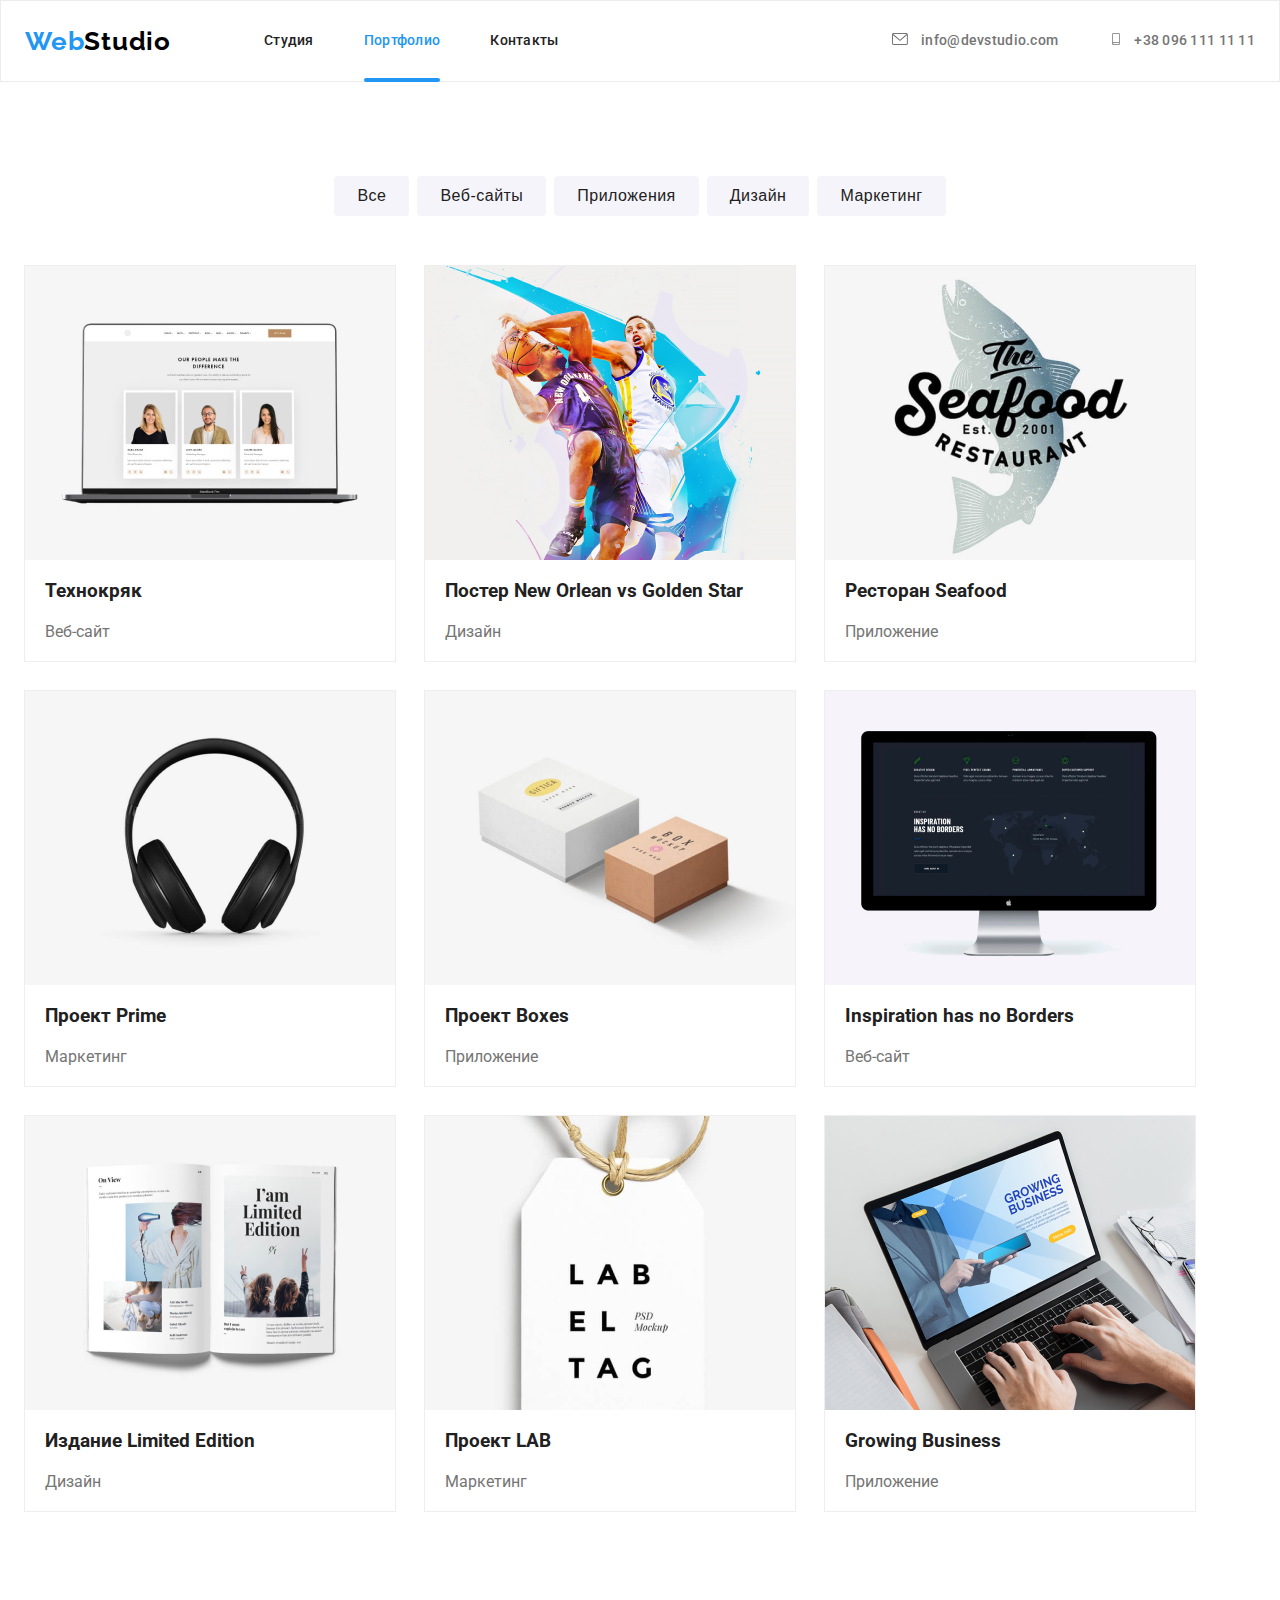
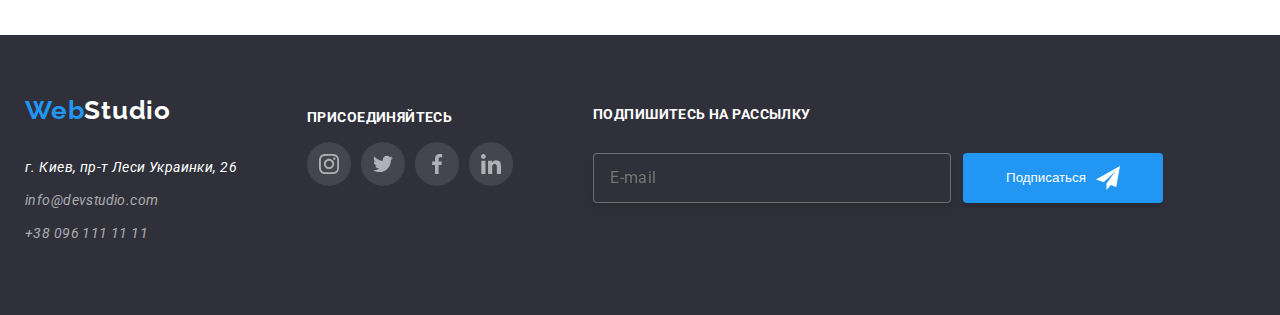
==== portfolio.html @ da1b9c54 "homework7-1" ====
<!DOCTYPE html>
<html lang="ru">
  <head>
    <meta charset="UTF-8" />
    <meta http-equiv="X-UA-Compatible" content="IE=edge" />
    <meta name="viewport" content="width=device-width, initial-scale=1.0" />
    <title>Document</title>
    <link rel="stylesheet" href="./css/styles.css" />
    <link rel="preconnect" href="https://fonts.googleapis.com" />
    <link rel="preconnect" href="https://fonts.gstatic.com" crossorigin />
    <link
      href="https://fonts.googleapis.com/css2?family=Raleway:wght@700&family=Roboto:wght@400;500;700;900&display=swap"
      rel="stylesheet"
    />
    <link
      rel="stylesheet"
      href="https://cdnjs.cloudflare.com/ajax/libs/modern-normalize/1.1.0/modern-normalize.min.css"
      integrity="sha512-wpPYUAdjBVSE4KJnH1VR1HeZfpl1ub8YT/NKx4PuQ5NmX2tKuGu6U/JRp5y+Y8XG2tV+wKQpNHVUX03MfMFn9Q=="
      crossorigin="anonymous"
      referrerpolicy="no-referrer"
    />
    <link rel="stylesheet" href="css/styles.css" />
  </head>
  <body>

    <!-- header -->

    <header class="header">
      <div class="container header-nav">
        <nav class="header-nav">
          <a href="./index.html" class="header-logo link"
            ><span class="header-logo-color">Web</span>Studio</a
          >
          <ul class="header-list list">
            <li class="header-item">
              <a class="header-link link" href="./index.html">Студия</a>
            </li>
            <li class="header-item">
              <a class="header-link link active" href="./portfolio.html"
                >Портфолио</a
              >
            </li>
            <li class="header-item">
              <a class="header-link link" href="">Контакты</a>
            </li>
          </ul>
        </nav>
        <ul class="header-contacts-list list">
          <li class="header-contacts-item">
            <a class="header-contacts link" href="mailto:info@devstudio.com"
              ><svg class="header-icon">
                <use href="./images/symbol-defs.svg#icon-mail"></use>
              </svg>
              info@devstudio.com</a
            >
          </li>
          <li class="header-contacts-item">
            <a class="header-contacts link" href="tel:+380961111111"
              ><svg class="header-icon">
                <use href="./images/symbol-defs.svg#icon-smartphone"></use></svg>+38 096 111 11 11</a>
          </li>
        </ul>
      </div>
    </header>

    <!-- navigation -->

    <main>
      <section class="navigation">
        <div class="container">
          <h1 hidden>навигация</h1>
          <ul class="navigation-list list">
            <li class="navigation-item">
              <button class="navigation-button button-cursor" type="button">
                Все
              </button>
            </li>
            <li class="navigation-item">
              <button class="navigation-button button-cursor" type="button">
                Веб-сайты
              </button>
            </li>
            <li class="navigation-item">
              <button class="navigation-button button-cursor" type="button">
                Приложения
              </button>
            </li>
            <li class="navigation-item">
              <button class="navigation-button button-cursor" type="button">
                Дизайн
              </button>
            </li>
            <li class="navigation-item">
              <button class="navigation-button button-cursor" type="button">
                Маркетинг
              </button>
            </li>
          </ul>
        </div>

        <!-- working -->

        <div class="container">
          <h2 hidden>примеры работ</h2>
          <ul class="working-list list">
            <li class="working-item">
              <div class="working-img-box">
                <img
                  src="./images/homework02/Techno-crack-web-site.jpg"
                  class="working-img"
                  alt="ноутбук с веб сайтом"
                  width="370"
                  height="294"
                  />
                 <p class="working-text-hover">Технокряк это современная площадка распространения коронавируса. Компании используют эту платформу для цифрового шпионажа и атак на защищённые сервера конкурентов.</p>
              </div>
              
              <h3 class="working-title">Технокряк</h3>
              <p class="working-text">Веб-сайт</p>
            </li>
            <li class="working-item">
            <div class="working-img-box">
              <img
                src="./images/homework02/new-orlean-vs-golden-star.jpg"
                class="working-img"
                alt="Постер New Orlean vs Golden Star"
                width="370"
                height="294"
              />
              <p class="working-text-hover">Технокряк это современная площадка распространения коронавируса. Компании используют эту платформу для цифрового шпионажа и атак на защищённые сервера конкурентов.</p>
            </div>
              <h3 class="working-title">
                Постер <span lang="en">New Orlean vs Golden Star</span>
              </h3>
              <p class="working-text">Дизайн</p>
            </li>
            
            <li class="working-item">
              <div class="working-img-box">
                <img
                  src="./images/homework02/restaurant-seafood.jpg"
                  class="working-img"
                  alt="логотип ресторана Seafood"
                  width="370"
                  height="294"
                />
                <p class="working-text-hover">Технокряк это современная площадка распространения коронавируса. Компании используют эту платформу для цифрового шпионажа и атак на защищённые сервера конкурентов.</p>
              </div>
              <h3 class="working-title">
                Ресторан <span lang="en">Seafood</span>
              </h3>
              <p class="working-text">Приложение</p>
            </li>
            
            <li class="working-item">
              <div class="working-img-box">
                <img
                  src="./images/homework02/prodject-prime.jpg"
                  class="working-img"
                  alt="наушники"
                  width="370"
                  height="294"
                />
                <p class="working-text-hover">Технокряк это современная площадка распространения коронавируса. Компании используют эту платформу для цифрового шпионажа и атак на защищённые сервера конкурентов.</p>
              </div>
              <h3 class="working-title">Проект <span lang="en">Prime</span></h3>
              <p class="working-text">Маркетинг</p>
            </li>
            
            <li class="working-item">
              <div class="working-img-box">
                <img
                  src="./images/homework02/prodject-boxes.jpg"
                  class="working-img"
                  alt="коробки"
                  width="370"
                  height="294"
                />
                <p class="working-text-hover">Технокряк это современная площадка распространения коронавируса. Компании используют эту платформу для цифрового шпионажа и атак на защищённые сервера конкурентов.</p>
              </div>
            
              <h3 class="working-title">Проект <span lang="en">Boxes</span></h3>
              <p class="working-text">Приложение</p>
            </li>
            <li class="working-item">
              <div class="working-img-box">
              <img
                src="./images/homework02/inspiration-has-no-borders.jpg"
                class="working-img"
                alt="монитор эпл"
              />
            
              <p class="working-text-hover">Технокряк это современная площадка распространения коронавируса. Компании используют эту платформу для цифрового шпионажа и атак на защищённые сервера конкурентов.</p>
            </div>
              <h3 class="working-title" lang="en">
                Inspiration has no Borders
              </h3>
              <p class="working-text">Веб-сайт</p>
            </li>
            <li class="working-item">
              <div class="working-img-box">
              <img
                src="./images/homework02/limited-edition.jpg"
                class="working-img"
                alt="журнал"
                width="370"
                height="294"
              />
            
              <p class="working-text-hover">Технокряк это современная площадка распространения коронавируса. Компании используют эту платформу для цифрового шпионажа и атак на защищённые сервера конкурентов.</p>
            </div>
              <h3 class="working-title">
                Издание <span lang="en">Limited Edition</span>
              </h3>
              <p class="working-text">Дизайн</p>
            </li>
            <li class="working-item">
              <div class="working-img-box">
              <img
                src="./images/homework02/prodject-lab.jpg"
                class="working-img"
                alt="эмблеиа"
                width="370"
                height="294"
              />
            
              <p class="working-text-hover">Технокряк это современная площадка распространения коронавируса. Компании используют эту платформу для цифрового шпионажа и атак на защищённые сервера конкурентов.</p>
            </div>
              <h3 class="working-title">Проект <span lang="en">LAB</span></h3>
              <p class="working-text">Маркетинг</p>
            </li>
            <li class="working-item">
              <div class="working-img-box">
              <img
                src="./images/homework02/growing-business.jpg"
                alt="ноутбук"
              />
            
              <p class="working-text-hover">Технокряк это современная площадка распространения коронавируса. Компании используют эту платформу для цифрового шпионажа и атак на защищённые сервера конкурентов.</p>
            </div>
              <h3 class="working-title" lang="en">Growing Business</h3>
              <p class="working-text">Приложение</p>
            </li>
          </ul>
        </div>
      </section>
    </main>

    <footer class="footer">
      <div class="footer-box container">
        <div>
          <a href="./index.html" class="footer-logo link"
            ><span class="footer-logo-color">Web</span>Studio</a
          >
          <address>
            <p class="footer-text">г. Киев, пр-т Леси Украинки, 26</p>
            <ul class="footer-list list">
              <li class="footer-item">
                <a class="footer-link link" href="mailto:info@devstudio.com"
                  >info@devstudio.com</a
                >
              </li>
              <li class="footer-item">
                <a class="footer-link link" href="tel:+380961111111"
                  >+38 096 111 11 11</a
                >
              </li>
            </ul>
          </address>
        </div>
        <div class="footer-icon-box">
          <h3 class="footer-icon-title">Присоединяйтесь</h3>
          <ul class="team-icon-list">
            <li class="team-icon-item">
              <a class="team-icon-link footer-icon-color link" href=""
                ><svg class="team-icon">
                  <use
                    href="./images/symbol-defs.svg#icon-instagram"
                  ></use></svg></a>
            </li>
            <li class="team-icon-item">
              <a class="team-icon-link footer-icon-color link" href=""
                ><svg class="team-icon">
                  <use href="./images/symbol-defs.svg#icon-twitter"></use></svg ></a>
            </li>
            <li class="team-icon-item">
              <a class="team-icon-link footer-icon-color link" href=""
                ><svg class="team-icon">
                  <use href="./images/symbol-defs.svg#icon-facebook"></use></svg></a>
            </li>
            <li class="team-icon-item">
              <a class="team-icon-link footer-icon-color link" href=""
                ><svg class="team-icon">
                  <use href="./images/symbol-defs.svg#icon-linkedin"></use></svg ></a>
            </li>
          </ul>
        </div>
        <section class="footer-box-form">
          <form action="" class="footer-form">
            <h2 class="footer-form-title">Подпишитесь на рассылку</h2>
            <div class="footer-input-box">
              <input type="imail" id="mail" placeholder="E-mail" class="footer-input">
              <button type="submit" class="footer-button-input">Подписаться <span class="follow-icon"></span></button>
            </div>
          </form>
        </section>
      </div>
      
       </footer>
  </body>
</html>
---- css/styles.css ----
:root {
    --main-title-color: #212121;
    --main-text-color: #757575;
    --secondary-text-color: #2196F3;
     }

body{
    color: #212121;
    background-color: #fff;
    font-family: 'Roboto', sans-serif;
    margin: 0;
}
ul {
    margin-top: 0;
    margin-bottom: 0;
    padding-left: 0;
    
}
h2 {
    font-weight: 700;
    font-size: 36px;
    line-height: 1.7;
    text-align: center;
}

h1,
h2,
h3,
h4,
h5,
h6,
p {
  margin-top: 0;
  margin-bottom: 0;
}

.list {
    list-style: none;
}

.link {
    text-decoration: none;
}
.container {
    width: 1230px; 
    padding-left: 15px;
    padding-right: 15px;
    margin: 0 auto;
   
  
}
.button-cursor {
    cursor: pointer;
}

/* header */

.header {
    border: 1px solid #ECECEC;
       
}
.header-nav {
    display: flex;
    align-items: center;
}
.header-list {
    display: flex;
    margin-left: 93px;
}

.header-link.active {
    color: var(--secondary-text-color);
}
.header-link.active::after {
    position: absolute;
    content: "";
    display: block;
    width: 100%;
    height: 4px;
    background-color: var(--secondary-text-color);
    border-radius: 4px;
    bottom: calc(0% - 1px);  
    left: 0;
}

.header-logo {
    font-family: 'Raleway', sans-serif;
    font-weight: 700;
    font-size: 26px;
    line-height: 1.19;
    letter-spacing: 0.03em;
    color: #000;
        
}

.header-logo-color {
    color: #2196F3;
}

.header-list > .header-item :not(:last-chield) {
    margin-right: 50px;
    
}

.header-item {
    font-weight: 500;
    font-size: 14px;
    line-height: 1.14;
    letter-spacing: 0.02em;
    position: relative;
}

.header-item + .header-item {
    margin-left: 50px;
}

.header-link {
    display: block;
    padding-top: 32px;
    padding-bottom: 32px;

    font-weight: 500;
    font-size: 14px;
    line-height: 1.14;
    letter-spacing: 0.02em;
    color: var(--main-title-color);

}
.header-link:hover, .header-link:focus {
    color: var(--secondary-text-color);
    transition: color 250ms cubic-bezier(0.4, 0, 0.2, 1);
}


    
.header-contacts-list {
    display: flex;
    margin-left: auto;

    
    font-weight: 500;
    font-size: 14px;
    line-height: 1.14;
    letter-spacing: 0.02em;
  }


.header-contacts.link {
    color: var(--main-text-color);
    display: block;
    padding-top: 32px;
    padding-bottom: 32px;

}
.header-contacts-item + .header-contacts-item {
    margin-left: 50px;

}
.header-icon {
    width: 16px;
    height: 12px;
    margin-right: 10px;
    fill: currentColor;
}

.header-contacts:hover, .header-contacts:focus {
    color: var(--secondary-text-color);
    transition: color 250ms cubic-bezier(0.4, 0, 0.2, 1);
}

/* hero */

.hero {
    background-color: #2F303A;
    padding-top: 200px;  
    padding-bottom: 200px;
    text-align: center; 
    background-image: linear-gradient( 
        to right, rgba(47, 48, 58, 0.4), 
        rgba(47, 48, 58, 0.4)),
        url(../images/header-fon.jpg);
    background-repeat: no-repeat;
    /* background-size: cover;    */
    background-position: center;
    max-width: 1600px;
    height: 600px;
    margin: 0 auto;
}

.hero-title {
    font-weight: 900;
    font-size: 44px;
    line-height: 1.36;
    text-align: center;
    letter-spacing: 0.06em;
    text-transform: uppercase;
    color: #fff;
    
}

.hero-text {
    margin: 0 auto;
    align-items: center;
  
}
.hero-button {
    display: inline-block;
    border-radius: 4px;
    font-weight: 700;
    font-size: 16px;
    line-height: 1.87;
    text-align: center;
    letter-spacing: 0.06em;
    background-color: var(--secondary-text-color);
    color: white;
    margin: 0 auto;
    margin-top: 30px;
    padding: 10px 32px;
    text-decoration: none;
    border: 1px solid transparent;
    }
.hero-button:hover,
.hero-button:focus {
  background-color: #188ce8;
  color: #fff;
}

    /* dignity */

.dignity {
    padding-top: 94px;
    padding-bottom: 47px; 
       
    }  
   .dignity-list > .dignity-item :not(:last-chield) {
       margin-right: 30px;} 
    

.dignity-list {
    display: flex;
    

    }



.dignity-item {
    width: 270px;
    height: 251px;
    margin-right: 30px;
    
    
    }
.dignity-icon-box {
    display: flex;
    width: 270px;
    height: 120px;
    background-color: #F5F4FA;
    margin-bottom: 30px;
    justify-content: center;
    align-items: center;
       
    }

    .dignity-icon {
       width: 70px;
       height: 70px; 
      
       
    }

.dignity-title {
    font-weight: bold;
    font-size: 14px;
    line-height: 1.14;
    letter-spacing: 0.03em;
    text-transform: uppercase;
    color: var(--main-title-color);
    margin-bottom: 10px;
    
}
.dignity-text {
    font-size: 14px;
    line-height: 1.71;
    letter-spacing: 0.03em;
    color: var(--main-text-color);
    display: flex;
}

/* work */
.work {
    align-content: center;
    text-align: center;
    padding-top: 47px;
    padding-bottom: 94px;
}

.work-item {
    position: relative;
}
.work-title {
    font-weight: 700;
    font-size: 36px;
    line-height: 1.17;
    letter-spacing: 0.03em;
    color: var(--main-title-color);
    margin-bottom: 50px;
     
}

    .work-list {
      display: flex;
             
    }


    .work-item + .work-item  {
        margin-left: 30px;

    }
    .work-text {
        position: absolute;
        display: flex;
        justify-content: center;
        align-items: center;
        bottom: 0;
        width: 100%;
        height: 70px;
        color: #fff;
        background: rgba(47, 48, 58, 0.8);
        font-weight: bold;
        font-size: 14px;
        line-height: 16px;
        text-align: center;
        letter-spacing: 0.03em;
        text-transform: uppercase;

    }

        
    
                    /* team */

   .team {
    background-color: #F5F4FA;
    text-align: center;
    align-items: center;
    padding-bottom: 94px;
    padding-top: 94px;
   }


  .team-item {
      display: inline-block;
      padding-bottom: 30px;
      flex-basis: calc((100% - 90px) / 4);
      max-height: 428px;
      margin-right: 30px;
      background-color: #fff;
      border-radius: 0px 0px 4px 4px;
      box-shadow: 0px 1px 3px rgba(0, 0, 0, 0.12), 0px 1px 1px rgba(0, 0, 0, 0.14), 0px 2px 1px rgba(0, 0, 0, 0.2);


  } 
.team-item:nth-child(4n)  {
      margin-right: 0;

  }


.team-title-logo {
    font-weight: bold;
    font-size: 36px;
    line-height: 1.17;
    text-align: center;
    letter-spacing: 0.03em;
    color: var(--main-title-color);
    text-align: center;
    margin-bottom: 50px;
}

.team-title {
    font-weight: 500;
    font-size: 16px;
    line-height: 1.19;
    letter-spacing: 0.03em;
    margin-bottom: 10px;
    
}


.team-icon-link {

    display: flex;
    width: 44px;
    height: 44px;
    border-radius: 50%;
   margin-right: 10px;
   align-items: center;
   justify-content: center;
   color: #AFB1B8;
   background-color: #fff;
   transition: color 250ms cubic-bezier(0.4, 0, 0.2, 1), background-color 250ms cubic-bezier(0.4, 0, 0.2, 1);
}

.team-icon {
    width: 20px;
    height: 20px;
    fill: currentColor;
    
    
 
}








.team-icon-link:hover,
.team-icon-link:focus {
  color: #fff;
  background-color: var(--secondary-text-color);
  
  

}
.team-icon-item {
    width: 44px;
    height: 44px;
    border-radius: 50%;
    margin-right: 10px;
  
} 


.team-icon-list {
   display: flex;
   align-items: center;
   justify-content: center;
   list-style: none;
    text-decoration: none;
    padding-top: 16px;
  
}

    .team-img {
        margin-bottom: 30px;

}

.team-text {
font-size: 16px;
line-height: 1.19;
letter-spacing: 0.03em;
color: var(--main-text-color);
}

/* clients */

.clients {
    text-align: center;
    align-items: center;
    padding-bottom: 94px;
    padding-top: 94px;
   
}

.clients-title {
font-weight: 700;
font-size: 36px;
line-height: 42px;
text-align: center;
letter-spacing: 0.03em;
margin-bottom: 50px;
}

.clients-list {
    display: flex;
    align-items: center;
    justify-content: center;
}

.clients-item {
   margin-right: 30px;
   
}

.clients-link:focus, .clients-link:hover {
    color: var(--secondary-text-color);
    border-color: var(--secondary-text-color);
}

.clients-link {
    width: 170px;
    height: 92px;
    border: 1px solid #AFB1B8;
    display: flex;
    align-items: center;
   justify-content: center;
   border-radius: 4px;
   color: #AFB1B8;
   transition: color 250ms cubic-bezier(0.4, 0, 0.2, 1), border-color 250ms cubic-bezier(0.4, 0, 0.2, 1);
}



.clients-logo {
    width: 106px;
    height: 60px;
    fill: currentColor;
}




/* footer */

.footer {
    position: relative;
    background-color: #2F303A;
    padding-top: 60px;
    padding-bottom: 60px;
   
        
}

.footer-box {
  display: flex;

}

.footer-logo {
    font-family: 'Raleway', sans-serif;
    font-weight: bold;
    font-size: 26px;
    line-height: 1.19;
    letter-spacing: 0.03em;
    color: #fff;
    display: flex;
    margin-bottom: 30px;
    
}

.footer-text {
    font-weight: normal;
    font-size: 14px;
    line-height: 1.71;
    letter-spacing: 0.03em;
    color: white;
    margin-bottom: 9px;
}




.footer-item {
margin-bottom: 9px;

}


.footer-icon-color {
    background: rgba(255, 255, 255, 0.1);
}

.footer-icon-color:hover,
.footer-icon-color:focus {
    background-color: var(--secondary-text-color);
}

.footer-icon-box {
    display: inline-block;
    padding-top: 12px;
    margin-left: 70px;
   

}

.footer-icon-title {
 display: inline-block;
color: #fff;
font-weight: bold;
font-size: 14px;
line-height: 16px;
letter-spacing: 0.03em;
text-transform: uppercase;
}

.footer-logo-color {
    color: var(--secondary-text-color);
}
.footer-link {
    font-size: 14px;
    line-height: 1.71;
    letter-spacing: 0.03em;
    color: rgba(255, 255, 255, 0.6);
}
.footer-link:hover, .footer-link:focus {
    color: var(--secondary-text-color);
}
.footer-form-title {
font-weight: 700;
font-size: 14px;
line-height: 1.14;
letter-spacing: 0.03em;
text-transform: uppercase;
color: #fff;
padding-bottom: 20px;
text-align: left;
}


.footer-input-box {
 display: flex;
margin-bottom: 10px;
margin-top: 10px;
text-align: start;
}

.footer-box-form {
    margin-left: 70px;
    padding-top: 12px;
}

.footer-input-box input {
  padding-left: 16px;
  padding-bottom: 15px;
  padding-top: 15px;
  width: 358px;
  height: 50px;
  text-align: start;
  font-family: Roboto;
  font-style: normal;
  font-weight: normal;
  font-size: 16px;
  line-height: 1.25;
  letter-spacing: 0.03em;
  color: rgba(255, 255, 255, 0.6);
  background-color: #2F303A;
  border: 1px solid rgba(255, 255, 255, 0.3);
  box-sizing: border-box;
  filter: drop-shadow(0px 4px 4px rgba(0, 0, 0, 0.15));
  border-radius: 4px;
  outline: none;
}



.footer-button-input {
    width: 200px;
    height: 50px;
    margin-left: 12px;
    display: flex;
    justify-content: center;
    align-items: center;
    background: #2196f3;
    box-shadow: 0px 4px 4px rgb(0 0 0 / 15%);
    border-radius: 4px;
    outline: none;
    border: none;
    color: #fff;

}
.follow-icon {
    background-image: url(../images/svg/icon-send.svg);
    width: 24px;
    height: 24px;
    margin-left: 10px;
    background-size: contain;
    background-position: center;
    background-origin: border-box;
    background-repeat: no-repeat;
}




                                /* Portfolio */

/* navigation */

.navigation {
    align-content: center;
    padding-bottom: 94px;
    padding-top: 94px;
            
}

.navigation-list {
    background-color: #fff;
    display: flex;
    justify-content: center;
    margin-bottom: 50px;
      
    
}

    
.navigation-item {
   
}

.navigation-list .navigation-item + .navigation-item {
    margin-left: 8px;
   
}


.navigation-button {
    display: inline-block;
    color: var(--main-title-color);
    font-weight: 500;
    font-size: 16px;
    line-height: 1.62;
    text-align: center;
    letter-spacing: 0.03em;
    background-color: #F5F4FA;
    border: 1px solid transparent;
    border-radius: 4px;
    margin: 0 auto;
    padding: 6px 22px;
    text-decoration: none;
    border: 1px solid transparent; 
    transition: box-shadow 250ms cubic-bezier(0.4, 0, 0.2, 1), color 250ms cubic-bezier(0.4, 0, 0.2, 1), background-color 250ms cubic-bezier(0.4, 0, 0.2, 1);
}


.navigation-button:hover, .navigation-button:focus {
    color: #fff;
    background-color: var(--secondary-text-color);
    box-shadow: 0px 3px 1px rgba(0, 0, 0, 0.1), 0px 1px 2px rgba(0, 0, 0, 0.08), 0px 2px 2px rgba(0, 0, 0, 0.12);
}

/* working */

img {
    display: block;
    min-width: 100%;
    height: auto;
}

.working {
    padding-bottom: 94px;
    padding-top: 34px;
}

.working-list .working-item :not(:last-chield) {
    margin-right: 30px;
       
}

.working-list {
   display: flex;
  flex-wrap: wrap;
  padding: 0;
  margin: 0;
  }


.working-item {
    
    
    max-height:  404px;
    margin-right: 30px;
    margin-bottom: 30px;
    background-color: #fff;
    padding-bottom: 20px;
    outline: 1px solid #eee;
    transition: box-shadow 250ms cubic-bezier(0.4, 0, 0.2, 1)
 }

 .working-img-box {
    position: relative;
    overflow: hidden;
 }

 .working-img-box::before {
     
     display: inline-block;
     position: absolute;
     background: rgba(33, 150, 243, 0.9);
     width: 100%;
     height: 100%;
     content: "";
     transform: translateY(100%);
     transition: transform 250ms cubic-bezier(0.4, 0, 0.2, 1);
    


         
 }

 .working-text-hover {
    width:100%;
    height:100%;
    display: inline-block;
    position: absolute;
    content: "";
    justify-content: center;
    top: 0;
    padding: 24px;
    font-size: 18px;
    line-height: 1.56;
    letter-spacing: 0.03em;
    color: #fff;
    display: flex;
    align-items: center;
    transform: translateY(100%);
    transition: transform 250ms cubic-bezier(0.4, 0, 0.2, 1);
    

   
 }



  .working-item:hover .working-img-box::before, .working-item:hover .working-text-hover {

    transform: translateY(0);
    

   
 }
 
 
 
 

 

 .working-item:hover,
 .working-item:focus {
    box-shadow: 0px 1px 1px rgba(0, 0, 0, 0.12), 0px 4px 4px rgba(0, 0, 0, 0.06), 1px 4px 6px rgba(0, 0, 0, 0.16);
    cursor: pointer;
 }


.working-title {
    margin-bottom: 4px;
    margin-left: 20px;
    margin-right: 20px;
    margin-top: 20px;
}

.working-text {
    color: var(--main-text-color);
    margin-left: 20px;
    margin-right: 20px;
    margin-top: 20px;
    
}


.backdrop {
position: fixed;
top: 0;
left: 0;
height: 100%;
width: 100%;
background-color: rgba(0, 0, 0, 0.2);
top: 0;
opacity: 1;




}

.backdrop.is-hidden .modal {
    transform: translate(-50%, -50%) scale(0.9);

}




.modal {
    position: absolute;
    width: 528px;
    min-height: 581px;
    background-color: #fff;
    background-repeat: 4px;
    left: 50%;
    top: 50%;
    transform: translate(-50%, -50%)  scale(1);
    
    transition: transform 250ms cubic-bezier(0.4, 0, 0.2, 1);
    
    
    

       
}

.modal-title {
    font-weight: bold;
    font-size: 20px;
    line-height: 1.15;
    text-align: center;
    letter-spacing: 0.03em;
    color: #212121;
    margin-bottom: 12px;
}

.modal-form {
    padding: 40px;
    width: 100%;
}

textarea {
    padding: 12px 16px;
  height: 120px;
  resize: none;
  box-sizing: border-box;
  border-radius: 4px;
  border: 1px solid rgba(33, 33, 33, 0.2);
  transition: border 250ms cubic-bezier(0.4, 0, 0.2, 1);

}

.modal-list textarea::placeholder {
font-size: 12px;
  line-height: 1.16;
  letter-spacing: 0.01em;
  color: rgba(117, 117, 117, 0.5);
             
}

.modal-input:focus,
.modal-input:hover,
.modal-input:active,
.textarea:focus,
.textarea:hover,
.textarea:active {
    border-color: var(--secondary-text-color);
    outline: none;

}

.modal-input:focus + .madal-icon,
.modal-input:hover + .madal-icon,
.modal-input:active + .madal-icon {
    fill: var(--secondary-text-color);

}


.modal-list {
display: flex;
flex-direction: column;
margin-bottom: 10px;
margin-top: 10px;
text-align: start;

}

.checkbox-input:checked + .check-icon {
 background-color: var(--secondary-text-color);
  border: none;
  background-image: url("../images/svg/Vector.svg");
  background-size: contain;
  background-position: center;
  background-origin: border-box;
  background-repeat: no-repeat;
  background-size: 11.2px 8.2px;
  filter: drop-shadow(0px 4px 4px rgba(0, 0, 0, 0.25));
  transition: fill 250ms cubic-bezier(0.4, 0, 0.2, 1),
  background-color 250ms cubic-bezier(0.4, 0, 0.2, 1);
}

.modal-icon-box {
    position: relative;
    
    width: 100%;
    
}

.madal-icon {
    position: absolute;
    display: inline-block;
    top: 50%;
    left: 12px;
    transform: translateY(-50%);
    width: 18px ;
    height: 18px;
    transition: fill 250ms cubic-bezier(0.4, 0, 0.2, 1);
    
}

.modal-list-policy {
    display: flex;
    padding-top: 20px;
    justify-content: center;
    align-items: center;
    
}

.modal-policy {
    display: flex;
    font-size: 14px;
    line-height: 1.71;
    letter-spacing: 0.03em;
    color: #757575;
    margin-left: 7px;
    justify-content: center;
    align-items: center;
}

.checkbox-input {
  position: absolute;
  width: 1px;
  height: 1px;
  margin: -1px;
  border: 0;
  padding: 0;
  clip: rect(0 0 0 0);
  overflow: hidden;
}

.check-icon {
    display: inline-block;
    width: 16px;
    height: 15px;
    border: 2px solid #212121;
    border-radius: 2px;
    margin-right: 7px;
    
}

.modal-link {
    color: var(--secondary-text-color);
    margin-left: 5px;
}

.modal-input {
    width: 100%;
    height: 100%;
    padding-left: 42px;
    cursor: pointer;
    border: 1px solid rgba(33, 33, 33, 0.2);
    border-radius: 4px;
    transition: border 250ms cubic-bezier(0.4, 0, 0.2, 1);
}

.modal-list label {
    margin-bottom: 4px;
    font-size: 12px;
    line-height: 1.16;
    letter-spacing: 0.01em;
    color: #757575;
}

.modal-button-submit {
    display: block;
    border-radius: 4px;
    font-weight: 700;
    font-size: 16px;
    line-height: 1.87;
    text-align: center;
    letter-spacing: 0.06em;
    background-color: var(--secondary-text-color);
    color: white;
    margin: 0 auto;
    margin-top: 30px;
    padding: 10px 55px;
    text-decoration: none;
    border: 1px solid transparent;
    

}

.modal-list input {
    padding-top: 11px;
    padding-bottom: 11px;
    width: 100%;
    border: 1px solid rgba(33, 33, 33, 0.2);
    box-sizing: border-box;
    border-radius: 4px;
}



.buttom-close {
    width: 18px; 
    height: 18px;    
     
    
}

.modal-button {
    position: absolute;
    top: 8px;
    right: 8px;
    display: flex;
    justify-content: center;
    align-items: center;
    border-radius: 50%;
    width: 30px;
    height: 30px;
    border: 1px solid rgba(0, 0, 0, 0.1);
    background-color: #fff;
    
}

.backdrop.is-hidden {
    opacity: 0;
    visibility: hidden;
    pointer-events: none;
}
---- css/styles.css ----
:root {
    --main-title-color: #212121;
    --main-text-color: #757575;
    --secondary-text-color: #2196F3;
     }

body{
    color: #212121;
    background-color: #fff;
    font-family: 'Roboto', sans-serif;
    margin: 0;
}
ul {
    margin-top: 0;
    margin-bottom: 0;
    padding-left: 0;
    
}
h2 {
    font-weight: 700;
    font-size: 36px;
    line-height: 1.7;
    text-align: center;
}

h1,
h2,
h3,
h4,
h5,
h6,
p {
  margin-top: 0;
  margin-bottom: 0;
}

.list {
    list-style: none;
}

.link {
    text-decoration: none;
}
.container {
    width: 1230px; 
    padding-left: 15px;
    padding-right: 15px;
    margin: 0 auto;
   
  
}
.button-cursor {
    cursor: pointer;
}

/* header */

.header {
    border: 1px solid #ECECEC;
       
}
.header-nav {
    display: flex;
    align-items: center;
}
.header-list {
    display: flex;
    margin-left: 93px;
}

.header-link.active {
    color: var(--secondary-text-color);
}
.header-link.active::after {
    position: absolute;
    content: "";
    display: block;
    width: 100%;
    height: 4px;
    background-color: var(--secondary-text-color);
    border-radius: 4px;
    bottom: calc(0% - 1px);  
    left: 0;
}

.header-logo {
    font-family: 'Raleway', sans-serif;
    font-weight: 700;
    font-size: 26px;
    line-height: 1.19;
    letter-spacing: 0.03em;
    color: #000;
        
}

.header-logo-color {
    color: #2196F3;
}

.header-list > .header-item :not(:last-chield) {
    margin-right: 50px;
    
}

.header-item {
    font-weight: 500;
    font-size: 14px;
    line-height: 1.14;
    letter-spacing: 0.02em;
    position: relative;
}

.header-item + .header-item {
    margin-left: 50px;
}

.header-link {
    display: block;
    padding-top: 32px;
    padding-bottom: 32px;

    font-weight: 500;
    font-size: 14px;
    line-height: 1.14;
    letter-spacing: 0.02em;
    color: var(--main-title-color);

}
.header-link:hover, .header-link:focus {
    color: var(--secondary-text-color);
    transition: color 250ms cubic-bezier(0.4, 0, 0.2, 1);
}


    
.header-contacts-list {
    display: flex;
    margin-left: auto;

    
    font-weight: 500;
    font-size: 14px;
    line-height: 1.14;
    letter-spacing: 0.02em;
  }


.header-contacts.link {
    color: var(--main-text-color);
    display: block;
    padding-top: 32px;
    padding-bottom: 32px;

}
.header-contacts-item + .header-contacts-item {
    margin-left: 50px;

}
.header-icon {
    width: 16px;
    height: 12px;
    margin-right: 10px;
    fill: currentColor;
}

.header-contacts:hover, .header-contacts:focus {
    color: var(--secondary-text-color);
    transition: color 250ms cubic-bezier(0.4, 0, 0.2, 1);
}

/* hero */

.hero {
    background-color: #2F303A;
    padding-top: 200px;  
    padding-bottom: 200px;
    text-align: center; 
    background-image: linear-gradient( 
        to right, rgba(47, 48, 58, 0.4), 
        rgba(47, 48, 58, 0.4)),
        url(../images/header-fon.jpg);
    background-repeat: no-repeat;
    /* background-size: cover;    */
    background-position: center;
    max-width: 1600px;
    height: 600px;
    margin: 0 auto;
}

.hero-title {
    font-weight: 900;
    font-size: 44px;
    line-height: 1.36;
    text-align: center;
    letter-spacing: 0.06em;
    text-transform: uppercase;
    color: #fff;
    
}

.hero-text {
    margin: 0 auto;
    align-items: center;
  
}
.hero-button {
    display: inline-block;
    border-radius: 4px;
    font-weight: 700;
    font-size: 16px;
    line-height: 1.87;
    text-align: center;
    letter-spacing: 0.06em;
    background-color: var(--secondary-text-color);
    color: white;
    margin: 0 auto;
    margin-top: 30px;
    padding: 10px 32px;
    text-decoration: none;
    border: 1px solid transparent;
    }
.hero-button:hover,
.hero-button:focus {
  background-color: #188ce8;
  color: #fff;
}

    /* dignity */

.dignity {
    padding-top: 94px;
    padding-bottom: 47px; 
       
    }  
   .dignity-list > .dignity-item :not(:last-chield) {
       margin-right: 30px;} 
    

.dignity-list {
    display: flex;
    

    }



.dignity-item {
    width: 270px;
    height: 251px;
    margin-right: 30px;
    
    
    }
.dignity-icon-box {
    display: flex;
    width: 270px;
    height: 120px;
    background-color: #F5F4FA;
    margin-bottom: 30px;
    justify-content: center;
    align-items: center;
       
    }

    .dignity-icon {
       width: 70px;
       height: 70px; 
      
       
    }

.dignity-title {
    font-weight: bold;
    font-size: 14px;
    line-height: 1.14;
    letter-spacing: 0.03em;
    text-transform: uppercase;
    color: var(--main-title-color);
    margin-bottom: 10px;
    
}
.dignity-text {
    font-size: 14px;
    line-height: 1.71;
    letter-spacing: 0.03em;
    color: var(--main-text-color);
    display: flex;
}

/* work */
.work {
    align-content: center;
    text-align: center;
    padding-top: 47px;
    padding-bottom: 94px;
}

.work-item {
    position: relative;
}
.work-title {
    font-weight: 700;
    font-size: 36px;
    line-height: 1.17;
    letter-spacing: 0.03em;
    color: var(--main-title-color);
    margin-bottom: 50px;
     
}

    .work-list {
      display: flex;
             
    }


    .work-item + .work-item  {
        margin-left: 30px;

    }
    .work-text {
        position: absolute;
        display: flex;
        justify-content: center;
        align-items: center;
        bottom: 0;
        width: 100%;
        height: 70px;
        color: #fff;
        background: rgba(47, 48, 58, 0.8);
        font-weight: bold;
        font-size: 14px;
        line-height: 16px;
        text-align: center;
        letter-spacing: 0.03em;
        text-transform: uppercase;

    }

        
    
                    /* team */

   .team {
    background-color: #F5F4FA;
    text-align: center;
    align-items: center;
    padding-bottom: 94px;
    padding-top: 94px;
   }


  .team-item {
      display: inline-block;
      padding-bottom: 30px;
      flex-basis: calc((100% - 90px) / 4);
      max-height: 428px;
      margin-right: 30px;
      background-color: #fff;
      border-radius: 0px 0px 4px 4px;
      box-shadow: 0px 1px 3px rgba(0, 0, 0, 0.12), 0px 1px 1px rgba(0, 0, 0, 0.14), 0px 2px 1px rgba(0, 0, 0, 0.2);


  } 
.team-item:nth-child(4n)  {
      margin-right: 0;

  }


.team-title-logo {
    font-weight: bold;
    font-size: 36px;
    line-height: 1.17;
    text-align: center;
    letter-spacing: 0.03em;
    color: var(--main-title-color);
    text-align: center;
    margin-bottom: 50px;
}

.team-title {
    font-weight: 500;
    font-size: 16px;
    line-height: 1.19;
    letter-spacing: 0.03em;
    margin-bottom: 10px;
    
}


.team-icon-link {

    display: flex;
    width: 44px;
    height: 44px;
    border-radius: 50%;
   margin-right: 10px;
   align-items: center;
   justify-content: center;
   color: #AFB1B8;
   background-color: #fff;
   transition: color 250ms cubic-bezier(0.4, 0, 0.2, 1), background-color 250ms cubic-bezier(0.4, 0, 0.2, 1);
}

.team-icon {
    width: 20px;
    height: 20px;
    fill: currentColor;
    
    
 
}








.team-icon-link:hover,
.team-icon-link:focus {
  color: #fff;
  background-color: var(--secondary-text-color);
  
  

}
.team-icon-item {
    width: 44px;
    height: 44px;
    border-radius: 50%;
    margin-right: 10px;
  
} 


.team-icon-list {
   display: flex;
   align-items: center;
   justify-content: center;
   list-style: none;
    text-decoration: none;
    padding-top: 16px;
  
}

    .team-img {
        margin-bottom: 30px;

}

.team-text {
font-size: 16px;
line-height: 1.19;
letter-spacing: 0.03em;
color: var(--main-text-color);
}

/* clients */

.clients {
    text-align: center;
    align-items: center;
    padding-bottom: 94px;
    padding-top: 94px;
   
}

.clients-title {
font-weight: 700;
font-size: 36px;
line-height: 42px;
text-align: center;
letter-spacing: 0.03em;
margin-bottom: 50px;
}

.clients-list {
    display: flex;
    align-items: center;
    justify-content: center;
}

.clients-item {
   margin-right: 30px;
   
}

.clients-link:focus, .clients-link:hover {
    color: var(--secondary-text-color);
    border-color: var(--secondary-text-color);
}

.clients-link {
    width: 170px;
    height: 92px;
    border: 1px solid #AFB1B8;
    display: flex;
    align-items: center;
   justify-content: center;
   border-radius: 4px;
   color: #AFB1B8;
   transition: color 250ms cubic-bezier(0.4, 0, 0.2, 1), border-color 250ms cubic-bezier(0.4, 0, 0.2, 1);
}



.clients-logo {
    width: 106px;
    height: 60px;
    fill: currentColor;
}




/* footer */

.footer {
    position: relative;
    background-color: #2F303A;
    padding-top: 60px;
    padding-bottom: 60px;
   
        
}

.footer-box {
  display: flex;

}

.footer-logo {
    font-family: 'Raleway', sans-serif;
    font-weight: bold;
    font-size: 26px;
    line-height: 1.19;
    letter-spacing: 0.03em;
    color: #fff;
    display: flex;
    margin-bottom: 30px;
    
}

.footer-text {
    font-weight: normal;
    font-size: 14px;
    line-height: 1.71;
    letter-spacing: 0.03em;
    color: white;
    margin-bottom: 9px;
}




.footer-item {
margin-bottom: 9px;

}


.footer-icon-color {
    background: rgba(255, 255, 255, 0.1);
}

.footer-icon-color:hover,
.footer-icon-color:focus {
    background-color: var(--secondary-text-color);
}

.footer-icon-box {
    display: inline-block;
    padding-top: 12px;
    margin-left: 70px;
   

}

.footer-icon-title {
 display: inline-block;
color: #fff;
font-weight: bold;
font-size: 14px;
line-height: 16px;
letter-spacing: 0.03em;
text-transform: uppercase;
}

.footer-logo-color {
    color: var(--secondary-text-color);
}
.footer-link {
    font-size: 14px;
    line-height: 1.71;
    letter-spacing: 0.03em;
    color: rgba(255, 255, 255, 0.6);
}
.footer-link:hover, .footer-link:focus {
    color: var(--secondary-text-color);
}
.footer-form-title {
font-weight: 700;
font-size: 14px;
line-height: 1.14;
letter-spacing: 0.03em;
text-transform: uppercase;
color: #fff;
padding-bottom: 20px;
text-align: left;
}


.footer-input-box {
 display: flex;
margin-bottom: 10px;
margin-top: 10px;
text-align: start;
}

.footer-box-form {
    margin-left: 70px;
    padding-top: 12px;
}

.footer-input-box input {
  padding-left: 16px;
  padding-bottom: 15px;
  padding-top: 15px;
  width: 358px;
  height: 50px;
  text-align: start;
  font-family: Roboto;
  font-style: normal;
  font-weight: normal;
  font-size: 16px;
  line-height: 1.25;
  letter-spacing: 0.03em;
  color: rgba(255, 255, 255, 0.6);
  background-color: #2F303A;
  border: 1px solid rgba(255, 255, 255, 0.3);
  box-sizing: border-box;
  filter: drop-shadow(0px 4px 4px rgba(0, 0, 0, 0.15));
  border-radius: 4px;
  outline: none;
}



.footer-button-input {
    width: 200px;
    height: 50px;
    margin-left: 12px;
    display: flex;
    justify-content: center;
    align-items: center;
    background: #2196f3;
    box-shadow: 0px 4px 4px rgb(0 0 0 / 15%);
    border-radius: 4px;
    outline: none;
    border: none;
    color: #fff;

}
.follow-icon {
    background-image: url(../images/svg/icon-send.svg);
    width: 24px;
    height: 24px;
    margin-left: 10px;
    background-size: contain;
    background-position: center;
    background-origin: border-box;
    background-repeat: no-repeat;
}




                                /* Portfolio */

/* navigation */

.navigation {
    align-content: center;
    padding-bottom: 94px;
    padding-top: 94px;
            
}

.navigation-list {
    background-color: #fff;
    display: flex;
    justify-content: center;
    margin-bottom: 50px;
      
    
}

    
.navigation-item {
   
}

.navigation-list .navigation-item + .navigation-item {
    margin-left: 8px;
   
}


.navigation-button {
    display: inline-block;
    color: var(--main-title-color);
    font-weight: 500;
    font-size: 16px;
    line-height: 1.62;
    text-align: center;
    letter-spacing: 0.03em;
    background-color: #F5F4FA;
    border: 1px solid transparent;
    border-radius: 4px;
    margin: 0 auto;
    padding: 6px 22px;
    text-decoration: none;
    border: 1px solid transparent; 
    transition: box-shadow 250ms cubic-bezier(0.4, 0, 0.2, 1), color 250ms cubic-bezier(0.4, 0, 0.2, 1), background-color 250ms cubic-bezier(0.4, 0, 0.2, 1);
}


.navigation-button:hover, .navigation-button:focus {
    color: #fff;
    background-color: var(--secondary-text-color);
    box-shadow: 0px 3px 1px rgba(0, 0, 0, 0.1), 0px 1px 2px rgba(0, 0, 0, 0.08), 0px 2px 2px rgba(0, 0, 0, 0.12);
}

/* working */

img {
    display: block;
    min-width: 100%;
    height: auto;
}

.working {
    padding-bottom: 94px;
    padding-top: 34px;
}

.working-list .working-item :not(:last-chield) {
    margin-right: 30px;
       
}

.working-list {
   display: flex;
  flex-wrap: wrap;
  padding: 0;
  margin: 0;
  }


.working-item {
    
    
    max-height:  404px;
    margin-right: 30px;
    margin-bottom: 30px;
    background-color: #fff;
    padding-bottom: 20px;
    outline: 1px solid #eee;
    transition: box-shadow 250ms cubic-bezier(0.4, 0, 0.2, 1)
 }

 .working-img-box {
    position: relative;
    overflow: hidden;
 }

 .working-img-box::before {
     
     display: inline-block;
     position: absolute;
     background: rgba(33, 150, 243, 0.9);
     width: 100%;
     height: 100%;
     content: "";
     transform: translateY(100%);
     transition: transform 250ms cubic-bezier(0.4, 0, 0.2, 1);
    


         
 }

 .working-text-hover {
    width:100%;
    height:100%;
    display: inline-block;
    position: absolute;
    content: "";
    justify-content: center;
    top: 0;
    padding: 24px;
    font-size: 18px;
    line-height: 1.56;
    letter-spacing: 0.03em;
    color: #fff;
    display: flex;
    align-items: center;
    transform: translateY(100%);
    transition: transform 250ms cubic-bezier(0.4, 0, 0.2, 1);
    

   
 }



  .working-item:hover .working-img-box::before, .working-item:hover .working-text-hover {

    transform: translateY(0);
    

   
 }
 
 
 
 

 

 .working-item:hover,
 .working-item:focus {
    box-shadow: 0px 1px 1px rgba(0, 0, 0, 0.12), 0px 4px 4px rgba(0, 0, 0, 0.06), 1px 4px 6px rgba(0, 0, 0, 0.16);
    cursor: pointer;
 }


.working-title {
    margin-bottom: 4px;
    margin-left: 20px;
    margin-right: 20px;
    margin-top: 20px;
}

.working-text {
    color: var(--main-text-color);
    margin-left: 20px;
    margin-right: 20px;
    margin-top: 20px;
    
}


.backdrop {
position: fixed;
top: 0;
left: 0;
height: 100%;
width: 100%;
background-color: rgba(0, 0, 0, 0.2);
top: 0;
opacity: 1;




}

.backdrop.is-hidden .modal {
    transform: translate(-50%, -50%) scale(0.9);

}




.modal {
    position: absolute;
    width: 528px;
    min-height: 581px;
    background-color: #fff;
    background-repeat: 4px;
    left: 50%;
    top: 50%;
    transform: translate(-50%, -50%)  scale(1);
    
    transition: transform 250ms cubic-bezier(0.4, 0, 0.2, 1);
    
    
    

       
}

.modal-title {
    font-weight: bold;
    font-size: 20px;
    line-height: 1.15;
    text-align: center;
    letter-spacing: 0.03em;
    color: #212121;
    margin-bottom: 12px;
}

.modal-form {
    padding: 40px;
    width: 100%;
}

textarea {
    padding: 12px 16px;
  height: 120px;
  resize: none;
  box-sizing: border-box;
  border-radius: 4px;
  border: 1px solid rgba(33, 33, 33, 0.2);
  transition: border 250ms cubic-bezier(0.4, 0, 0.2, 1);

}

.modal-list textarea::placeholder {
font-size: 12px;
  line-height: 1.16;
  letter-spacing: 0.01em;
  color: rgba(117, 117, 117, 0.5);
             
}

.modal-input:focus,
.modal-input:hover,
.modal-input:active,
.textarea:focus,
.textarea:hover,
.textarea:active {
    border-color: var(--secondary-text-color);
    outline: none;

}

.modal-input:focus + .madal-icon,
.modal-input:hover + .madal-icon,
.modal-input:active + .madal-icon {
    fill: var(--secondary-text-color);

}


.modal-list {
display: flex;
flex-direction: column;
margin-bottom: 10px;
margin-top: 10px;
text-align: start;

}

.checkbox-input:checked + .check-icon {
 background-color: var(--secondary-text-color);
  border: none;
  background-image: url("../images/svg/Vector.svg");
  background-size: contain;
  background-position: center;
  background-origin: border-box;
  background-repeat: no-repeat;
  background-size: 11.2px 8.2px;
  filter: drop-shadow(0px 4px 4px rgba(0, 0, 0, 0.25));
  transition: fill 250ms cubic-bezier(0.4, 0, 0.2, 1),
  background-color 250ms cubic-bezier(0.4, 0, 0.2, 1);
}

.modal-icon-box {
    position: relative;
    
    width: 100%;
    
}

.madal-icon {
    position: absolute;
    display: inline-block;
    top: 50%;
    left: 12px;
    transform: translateY(-50%);
    width: 18px ;
    height: 18px;
    transition: fill 250ms cubic-bezier(0.4, 0, 0.2, 1);
    
}

.modal-list-policy {
    display: flex;
    padding-top: 20px;
    justify-content: center;
    align-items: center;
    
}

.modal-policy {
    display: flex;
    font-size: 14px;
    line-height: 1.71;
    letter-spacing: 0.03em;
    color: #757575;
    margin-left: 7px;
    justify-content: center;
    align-items: center;
}

.checkbox-input {
  position: absolute;
  width: 1px;
  height: 1px;
  margin: -1px;
  border: 0;
  padding: 0;
  clip: rect(0 0 0 0);
  overflow: hidden;
}

.check-icon {
    display: inline-block;
    width: 16px;
    height: 15px;
    border: 2px solid #212121;
    border-radius: 2px;
    margin-right: 7px;
    
}

.modal-link {
    color: var(--secondary-text-color);
    margin-left: 5px;
}

.modal-input {
    width: 100%;
    height: 100%;
    padding-left: 42px;
    cursor: pointer;
    border: 1px solid rgba(33, 33, 33, 0.2);
    border-radius: 4px;
    transition: border 250ms cubic-bezier(0.4, 0, 0.2, 1);
}

.modal-list label {
    margin-bottom: 4px;
    font-size: 12px;
    line-height: 1.16;
    letter-spacing: 0.01em;
    color: #757575;
}

.modal-button-submit {
    display: block;
    border-radius: 4px;
    font-weight: 700;
    font-size: 16px;
    line-height: 1.87;
    text-align: center;
    letter-spacing: 0.06em;
    background-color: var(--secondary-text-color);
    color: white;
    margin: 0 auto;
    margin-top: 30px;
    padding: 10px 55px;
    text-decoration: none;
    border: 1px solid transparent;
    

}

.modal-list input {
    padding-top: 11px;
    padding-bottom: 11px;
    width: 100%;
    border: 1px solid rgba(33, 33, 33, 0.2);
    box-sizing: border-box;
    border-radius: 4px;
}



.buttom-close {
    width: 18px; 
    height: 18px;    
     
    
}

.modal-button {
    position: absolute;
    top: 8px;
    right: 8px;
    display: flex;
    justify-content: center;
    align-items: center;
    border-radius: 50%;
    width: 30px;
    height: 30px;
    border: 1px solid rgba(0, 0, 0, 0.1);
    background-color: #fff;
    
}

.backdrop.is-hidden {
    opacity: 0;
    visibility: hidden;
    pointer-events: none;
}
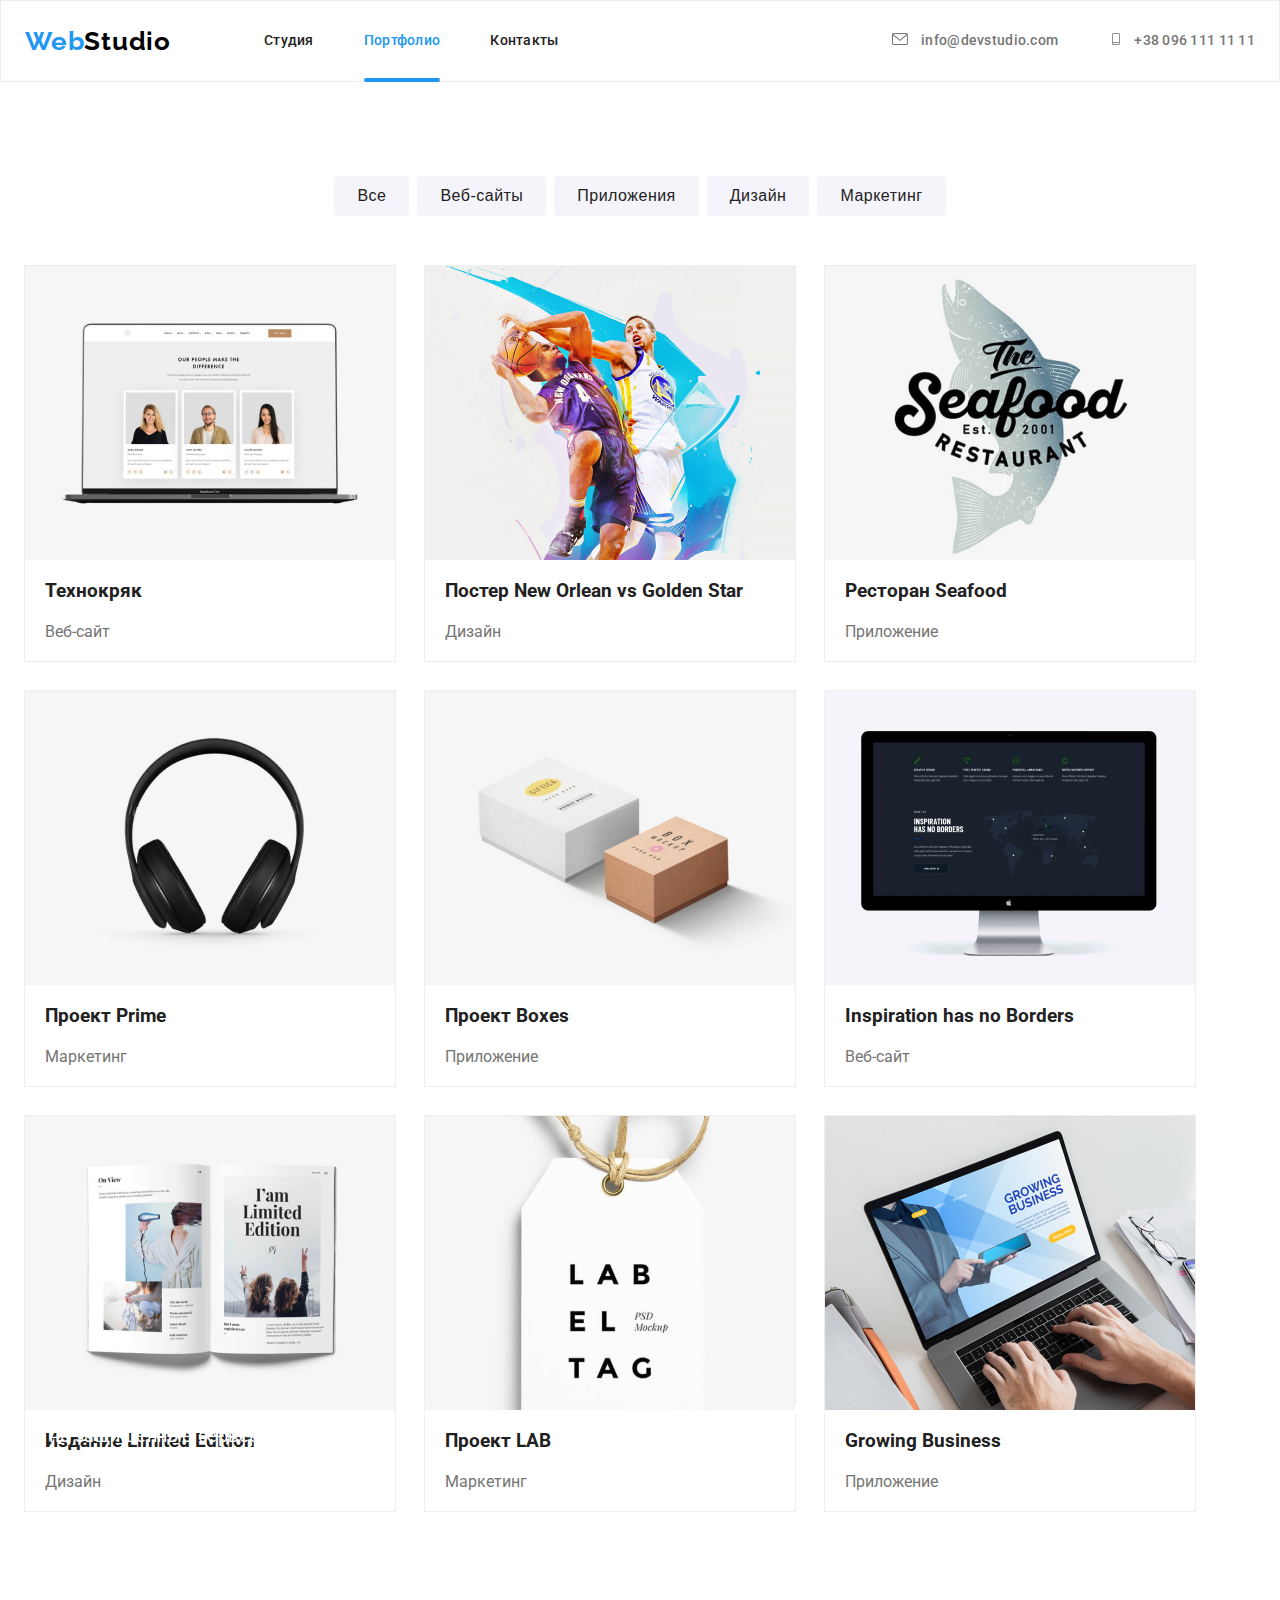
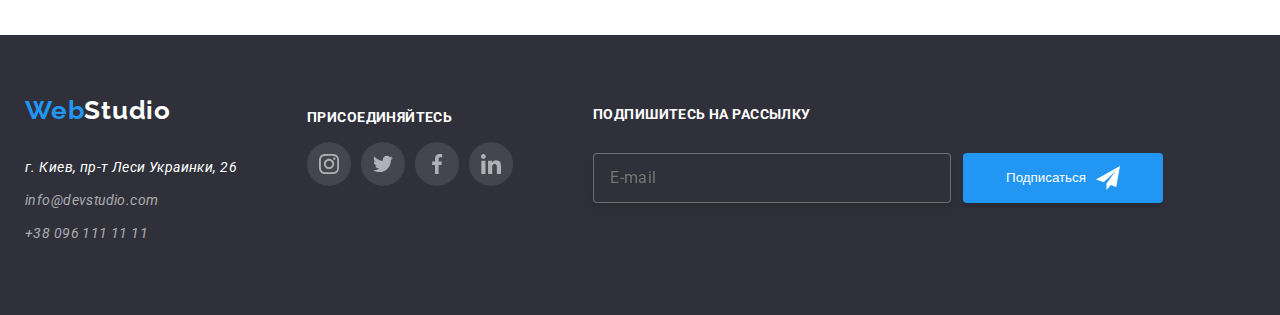
==== commit a765f899: "hmework7-5" ====
--- a/portfolio.html
+++ b/portfolio.html
@@ -26,38 +26,37 @@
     <!-- header -->
 
     <header class="header">
-      <div class="container header-nav">
-        <nav class="header-nav">
-          <a href="./index.html" class="header-logo link"
+      <div class="container header__nav">
+        <nav class="header__nav">
+          <a href="./index.html" class="header__logo link"
             ><span class="header-logo-color">Web</span>Studio</a
           >
           <ul class="header-list list">
-            <li class="header-item">
-              <a class="header-link link" href="./index.html">Студия</a>
-            </li>
-            <li class="header-item">
-              <a class="header-link link active" href="./portfolio.html"
-                >Портфолио</a
-              >
-            </li>
-            <li class="header-item">
-              <a class="header-link link" href="">Контакты</a>
+            <li class="header-list__item">
+              <a class="header-list__link link" href="./index.html">Студия</a>
+            </li>
+            <li class="header-list__item">
+              <a class="header-list__link link active" href="./portfolio.html">Портфолио</a>
+            </li>
+            <li class="header-list__item">
+              <a class="header-list__link link" href="">Контакты</a>
             </li>
           </ul>
         </nav>
         <ul class="header-contacts-list list">
-          <li class="header-contacts-item">
-            <a class="header-contacts link" href="mailto:info@devstudio.com"
-              ><svg class="header-icon">
+          <li class="header-contacts-list__item">
+            <a class="header-contacts-list__link link" href="mailto:info@devstudio.com"
+              ><svg class="header-contacts-list__icon">
                 <use href="./images/symbol-defs.svg#icon-mail"></use>
               </svg>
               info@devstudio.com</a
             >
           </li>
-          <li class="header-contacts-item">
-            <a class="header-contacts link" href="tel:+380961111111"
-              ><svg class="header-icon">
-                <use href="./images/symbol-defs.svg#icon-smartphone"></use></svg>+38 096 111 11 11</a>
+          <li class="header-contacts-list__item">
+            <a class="header-contacts-list__link link" href="tel:+380961111111"
+              ><svg class="header-contacts-list__icon">
+                <use href="./images/symbol-defs.svg#icon-smartphone"></use></svg>+38 096 111 11 11</a
+            >
           </li>
         </ul>
       </div>
@@ -70,28 +69,28 @@
         <div class="container">
           <h1 hidden>навигация</h1>
           <ul class="navigation-list list">
-            <li class="navigation-item">
-              <button class="navigation-button button-cursor" type="button">
+            <li class="navigation-list__item">
+              <button class="navigation-list__button button-cursor" type="button">
                 Все
               </button>
             </li>
-            <li class="navigation-item">
-              <button class="navigation-button button-cursor" type="button">
+            <li class="navigation-list__item">
+              <button class="navigation-list__button button-cursor" type="button">
                 Веб-сайты
               </button>
             </li>
-            <li class="navigation-item">
-              <button class="navigation-button button-cursor" type="button">
+            <li class="navigation-list__item">
+              <button class="navigation-list__button button-cursor" type="button">
                 Приложения
               </button>
             </li>
-            <li class="navigation-item">
-              <button class="navigation-button button-cursor" type="button">
+            <li class="navigation-list__item">
+              <button class="navigation-list__button button-cursor" type="button">
                 Дизайн
               </button>
             </li>
-            <li class="navigation-item">
-              <button class="navigation-button button-cursor" type="button">
+            <li class="navigation-list__item">
+              <button class="navigation-list__button button-cursor" type="button">
                 Маркетинг
               </button>
             </li>
@@ -103,8 +102,8 @@
         <div class="container">
           <h2 hidden>примеры работ</h2>
           <ul class="working-list list">
-            <li class="working-item">
-              <div class="working-img-box">
+            <li class="working-list__item">
+              <div class="working-list__img-box">
                 <img
                   src="./images/homework02/Techno-crack-web-site.jpg"
                   class="working-img"
@@ -112,14 +111,14 @@
                   width="370"
                   height="294"
                   />
-                 <p class="working-text-hover">Технокряк это современная площадка распространения коронавируса. Компании используют эту платформу для цифрового шпионажа и атак на защищённые сервера конкурентов.</p>
+                 <p class="working-list__text-hover">Технокряк это современная площадка распространения коронавируса. Компании используют эту платформу для цифрового шпионажа и атак на защищённые сервера конкурентов.</p>
               </div>
               
-              <h3 class="working-title">Технокряк</h3>
-              <p class="working-text">Веб-сайт</p>
-            </li>
-            <li class="working-item">
-            <div class="working-img-box">
+              <h3 class="working-list__title">Технокряк</h3>
+              <p class="working-list__text">Веб-сайт</p>
+            </li>
+            <li class="working-list__item">
+            <div class="working-list__img-box">
               <img
                 src="./images/homework02/new-orlean-vs-golden-star.jpg"
                 class="working-img"
@@ -127,16 +126,16 @@
                 width="370"
                 height="294"
               />
-              <p class="working-text-hover">Технокряк это современная площадка распространения коронавируса. Компании используют эту платформу для цифрового шпионажа и атак на защищённые сервера конкурентов.</p>
-            </div>
-              <h3 class="working-title">
+              <p class="working-list__text-hover">Технокряк это современная площадка распространения коронавируса. Компании используют эту платформу для цифрового шпионажа и атак на защищённые сервера конкурентов.</p>
+            </div>
+              <h3 class="working-list__title">
                 Постер <span lang="en">New Orlean vs Golden Star</span>
               </h3>
-              <p class="working-text">Дизайн</p>
-            </li>
-            
-            <li class="working-item">
-              <div class="working-img-box">
+              <p class="working-list__text">Дизайн</p>
+            </li>
+            
+            <li class="working-list__item">
+              <div class="working-list__img-box">
                 <img
                   src="./images/homework02/restaurant-seafood.jpg"
                   class="working-img"
@@ -144,15 +143,15 @@
                   width="370"
                   height="294"
                 />
-                <p class="working-text-hover">Технокряк это современная площадка распространения коронавируса. Компании используют эту платформу для цифрового шпионажа и атак на защищённые сервера конкурентов.</p>
+                <p class="working-list__text-hover">Технокряк это современная площадка распространения коронавируса. Компании используют эту платформу для цифрового шпионажа и атак на защищённые сервера конкурентов.</p>
               </div>
-              <h3 class="working-title">
+              <h3 class="working-list__title">
                 Ресторан <span lang="en">Seafood</span>
               </h3>
-              <p class="working-text">Приложение</p>
-            </li>
-            
-            <li class="working-item">
+              <p class="working-list__text">Приложение</p>
+            </li>
+            
+            <li class="working-list__item">
               <div class="working-img-box">
                 <img
                   src="./images/homework02/prodject-prime.jpg"
@@ -161,14 +160,14 @@
                   width="370"
                   height="294"
                 />
-                <p class="working-text-hover">Технокряк это современная площадка распространения коронавируса. Компании используют эту платформу для цифрового шпионажа и атак на защищённые сервера конкурентов.</p>
+                <p class="working-list__text-hover">Технокряк это современная площадка распространения коронавируса. Компании используют эту платформу для цифрового шпионажа и атак на защищённые сервера конкурентов.</p>
               </div>
-              <h3 class="working-title">Проект <span lang="en">Prime</span></h3>
-              <p class="working-text">Маркетинг</p>
-            </li>
-            
-            <li class="working-item">
-              <div class="working-img-box">
+              <h3 class="working-list__title">Проект <span lang="en">Prime</span></h3>
+              <p class="working-list__text">Маркетинг</p>
+            </li>
+            
+            <li class="working-list__item">
+              <div class="working-list__img-box">
                 <img
                   src="./images/homework02/prodject-boxes.jpg"
                   class="working-img"
@@ -176,29 +175,29 @@
                   width="370"
                   height="294"
                 />
-                <p class="working-text-hover">Технокряк это современная площадка распространения коронавируса. Компании используют эту платформу для цифрового шпионажа и атак на защищённые сервера конкурентов.</p>
+                <p class="working-list__text-hover">Технокряк это современная площадка распространения коронавируса. Компании используют эту платформу для цифрового шпионажа и атак на защищённые сервера конкурентов.</p>
               </div>
             
-              <h3 class="working-title">Проект <span lang="en">Boxes</span></h3>
-              <p class="working-text">Приложение</p>
-            </li>
-            <li class="working-item">
-              <div class="working-img-box">
+              <h3 class="working-list__title">Проект <span lang="en">Boxes</span></h3>
+              <p class="working-list__text">Приложение</p>
+            </li>
+            <li class="working-list__item">
+              <div class="working-list__img-box">
               <img
                 src="./images/homework02/inspiration-has-no-borders.jpg"
                 class="working-img"
                 alt="монитор эпл"
               />
             
-              <p class="working-text-hover">Технокряк это современная площадка распространения коронавируса. Компании используют эту платформу для цифрового шпионажа и атак на защищённые сервера конкурентов.</p>
-            </div>
-              <h3 class="working-title" lang="en">
+              <p class="working-list__text-hover">Технокряк это современная площадка распространения коронавируса. Компании используют эту платформу для цифрового шпионажа и атак на защищённые сервера конкурентов.</p>
+            </div>
+              <h3 class="working-list__title" lang="en">
                 Inspiration has no Borders
               </h3>
-              <p class="working-text">Веб-сайт</p>
-            </li>
-            <li class="working-item">
-              <div class="working-img-box">
+              <p class="working-list__text">Веб-сайт</p>
+            </li>
+            <li class="working-list__item">
+              <div class="working-list__img-box">
               <img
                 src="./images/homework02/limited-edition.jpg"
                 class="working-img"
@@ -207,15 +206,15 @@
                 height="294"
               />
             
-              <p class="working-text-hover">Технокряк это современная площадка распространения коронавируса. Компании используют эту платформу для цифрового шпионажа и атак на защищённые сервера конкурентов.</p>
-            </div>
-              <h3 class="working-title">
+              <p class="working-list__text-hover">Технокряк это современная площадка распространения коронавируса. Компании используют эту платформу для цифрового шпионажа и атак на защищённые сервера конкурентов.</p>
+            </div>
+              <h3 class="working-list__title">
                 Издание <span lang="en">Limited Edition</span>
               </h3>
-              <p class="working-text">Дизайн</p>
-            </li>
-            <li class="working-item">
-              <div class="working-img-box">
+              <p class="working-list__text">Дизайн</p>
+            </li>
+            <li class="working-list__item">
+              <div class="working-list__img-box">
               <img
                 src="./images/homework02/prodject-lab.jpg"
                 class="working-img"
@@ -224,22 +223,22 @@
                 height="294"
               />
             
-              <p class="working-text-hover">Технокряк это современная площадка распространения коронавируса. Компании используют эту платформу для цифрового шпионажа и атак на защищённые сервера конкурентов.</p>
-            </div>
-              <h3 class="working-title">Проект <span lang="en">LAB</span></h3>
-              <p class="working-text">Маркетинг</p>
-            </li>
-            <li class="working-item">
-              <div class="working-img-box">
+              <p class="working-list__text-hover">Технокряк это современная площадка распространения коронавируса. Компании используют эту платформу для цифрового шпионажа и атак на защищённые сервера конкурентов.</p>
+            </div>
+              <h3 class="working-list__title">Проект <span lang="en">LAB</span></h3>
+              <p class="working-list__text">Маркетинг</p>
+            </li>
+            <li class="working-list__item">
+              <div class="working-list__img-box">
               <img
                 src="./images/homework02/growing-business.jpg"
                 alt="ноутбук"
               />
             
-              <p class="working-text-hover">Технокряк это современная площадка распространения коронавируса. Компании используют эту платформу для цифрового шпионажа и атак на защищённые сервера конкурентов.</p>
-            </div>
-              <h3 class="working-title" lang="en">Growing Business</h3>
-              <p class="working-text">Приложение</p>
+              <p class="working-list__text-hover">Технокряк это современная площадка распространения коронавируса. Компании используют эту платформу для цифрового шпионажа и атак на защищённые сервера конкурентов.</p>
+            </div>
+              <h3 class="working-list__title" lang="en">Growing Business</h3>
+              <p class="working-list__text">Приложение</p>
             </li>
           </ul>
         </div>
@@ -247,21 +246,21 @@
     </main>
 
     <footer class="footer">
-      <div class="footer-box container">
+      <div class="footer__box container">
         <div>
           <a href="./index.html" class="footer-logo link"
             ><span class="footer-logo-color">Web</span>Studio</a
           >
           <address>
-            <p class="footer-text">г. Киев, пр-т Леси Украинки, 26</p>
+            <p class="footer__text">г. Киев, пр-т Леси Украинки, 26</p>
             <ul class="footer-list list">
-              <li class="footer-item">
-                <a class="footer-link link" href="mailto:info@devstudio.com"
+              <li class="footer-list__item">
+                <a class="footer-list__link link" href="mailto:info@devstudio.com"
                   >info@devstudio.com</a
                 >
               </li>
-              <li class="footer-item">
-                <a class="footer-link link" href="tel:+380961111111"
+              <li class="footer-list__item">
+                <a class="footer-list__link link" href="tel:+380961111111"
                   >+38 096 111 11 11</a
                 >
               </li>
@@ -270,37 +269,42 @@
         </div>
         <div class="footer-icon-box">
           <h3 class="footer-icon-title">Присоединяйтесь</h3>
-          <ul class="team-icon-list">
-            <li class="team-icon-item">
-              <a class="team-icon-link footer-icon-color link" href=""
-                ><svg class="team-icon">
+          <ul class="team-icon">
+            <li class="team-icon__item">
+              <a class="team-icon__link link footer-icon-color" href=""
+                ><svg class="team-icon__svg ">
                   <use
-                    href="./images/symbol-defs.svg#icon-instagram"
+                    href="./images/symbol-defs.svg#icon-instagram"></use></svg></a>
+            </li>
+            <li class="team-icon__item">
+              <a class="team-icon__link link footer-icon-color" href=""
+                ><svg class="team-icon__svg">
+                  <use
+                    href="./images/symbol-defs.svg#icon-twitter"
+                  ></use></svg ></a>
+            </li>
+            <li class="team-icon__item">
+              <a class="team-icon__link link footer-icon-color" href=""
+                ><svg class="team-icon__svg">
+                  <use
+                    href="./images/symbol-defs.svg#icon-facebook"
+                  ></use></svg ></a>
+            </li>
+            <li class="team-icon__item">
+              <a class="team-icon__link link footer-icon-color" href=""
+                ><svg class="team-icon__svg">
+                  <use
+                    href="./images/symbol-defs.svg#icon-linkedin"
                   ></use></svg></a>
-            </li>
-            <li class="team-icon-item">
-              <a class="team-icon-link footer-icon-color link" href=""
-                ><svg class="team-icon">
-                  <use href="./images/symbol-defs.svg#icon-twitter"></use></svg ></a>
-            </li>
-            <li class="team-icon-item">
-              <a class="team-icon-link footer-icon-color link" href=""
-                ><svg class="team-icon">
-                  <use href="./images/symbol-defs.svg#icon-facebook"></use></svg></a>
-            </li>
-            <li class="team-icon-item">
-              <a class="team-icon-link footer-icon-color link" href=""
-                ><svg class="team-icon">
-                  <use href="./images/symbol-defs.svg#icon-linkedin"></use></svg ></a>
             </li>
           </ul>
         </div>
-        <section class="footer-box-form">
-          <form action="" class="footer-form">
-            <h2 class="footer-form-title">Подпишитесь на рассылку</h2>
+        <section class="footer-subscribe">
+          <form action="" class="footer-subscribe__form">
+            <h2 class="footer-subscribe__title">Подпишитесь на рассылку</h2>
             <div class="footer-input-box">
-              <input type="imail" id="mail" placeholder="E-mail" class="footer-input">
-              <button type="submit" class="footer-button-input">Подписаться <span class="follow-icon"></span></button>
+              <input type="imail" id="mail" placeholder="E-mail" class="footer-subscribe__input">
+              <button type="submit" class="footer-subscribe__button">Подписаться <span class="follow-icon"></span></button>
             </div>
           </form>
         </section>
--- a/css/styles.css
+++ b/css/styles.css
@@ -59,7 +59,7 @@
     border: 1px solid #ECECEC;
        
 }
-.header-nav {
+.header__nav {
     display: flex;
     align-items: center;
 }
@@ -68,10 +68,10 @@
     margin-left: 93px;
 }
 
-.header-link.active {
+.header-list__link.active {
     color: var(--secondary-text-color);
 }
-.header-link.active::after {
+.header-list__link.active::after {
     position: absolute;
     content: "";
     display: block;
@@ -83,7 +83,7 @@
     left: 0;
 }
 
-.header-logo {
+.header__logo {
     font-family: 'Raleway', sans-serif;
     font-weight: 700;
     font-size: 26px;
@@ -97,12 +97,12 @@
     color: #2196F3;
 }
 
-.header-list > .header-item :not(:last-chield) {
+.header-list > .header-list__item :not(:last-chield) {
     margin-right: 50px;
     
 }
 
-.header-item {
+.header-list__item {
     font-weight: 500;
     font-size: 14px;
     line-height: 1.14;
@@ -110,11 +110,11 @@
     position: relative;
 }
 
-.header-item + .header-item {
+.header-list__item + .header-list__item {
     margin-left: 50px;
 }
 
-.header-link {
+.header-list__link {
     display: block;
     padding-top: 32px;
     padding-bottom: 32px;
@@ -126,7 +126,7 @@
     color: var(--main-title-color);
 
 }
-.header-link:hover, .header-link:focus {
+.header-list__link:hover, .header-list__link:focus {
     color: var(--secondary-text-color);
     transition: color 250ms cubic-bezier(0.4, 0, 0.2, 1);
 }
@@ -145,25 +145,25 @@
   }
 
 
-.header-contacts.link {
+.header-contacts-list__link.link {
     color: var(--main-text-color);
     display: block;
     padding-top: 32px;
     padding-bottom: 32px;
 
 }
-.header-contacts-item + .header-contacts-item {
+.header-contacts-list__item + .header-contacts-list__item {
     margin-left: 50px;
 
 }
-.header-icon {
+.header-contacts-list__icon {
     width: 16px;
     height: 12px;
     margin-right: 10px;
     fill: currentColor;
 }
 
-.header-contacts:hover, .header-contacts:focus {
+.header-contacts-list__link:hover, .header-contacts-list__link:focus {
     color: var(--secondary-text-color);
     transition: color 250ms cubic-bezier(0.4, 0, 0.2, 1);
 }
@@ -187,7 +187,7 @@
     margin: 0 auto;
 }
 
-.hero-title {
+.hero__title {
     font-weight: 900;
     font-size: 44px;
     line-height: 1.36;
@@ -198,12 +198,12 @@
     
 }
 
-.hero-text {
+.hero__item {
     margin: 0 auto;
     align-items: center;
   
 }
-.hero-button {
+.hero__button {
     display: inline-block;
     border-radius: 4px;
     font-weight: 700;
@@ -219,8 +219,8 @@
     text-decoration: none;
     border: 1px solid transparent;
     }
-.hero-button:hover,
-.hero-button:focus {
+.hero__button:hover,
+.hero__button:focus {
   background-color: #188ce8;
   color: #fff;
 }
@@ -232,7 +232,7 @@
     padding-bottom: 47px; 
        
     }  
-   .dignity-list > .dignity-item :not(:last-chield) {
+   .dignity-list > .dignity-list__item :not(:last-chield) {
        margin-right: 30px;} 
     
 
@@ -244,14 +244,14 @@
 
 
 
-.dignity-item {
+.dignity-list__item {
     width: 270px;
     height: 251px;
     margin-right: 30px;
     
     
     }
-.dignity-icon-box {
+.dignity-list__box {
     display: flex;
     width: 270px;
     height: 120px;
@@ -262,14 +262,14 @@
        
     }
 
-    .dignity-icon {
+    .dignity-list__icon {
        width: 70px;
        height: 70px; 
       
        
     }
 
-.dignity-title {
+.dignity-list__title {
     font-weight: bold;
     font-size: 14px;
     line-height: 1.14;
@@ -279,7 +279,7 @@
     margin-bottom: 10px;
     
 }
-.dignity-text {
+.dignity-list__text {
     font-size: 14px;
     line-height: 1.71;
     letter-spacing: 0.03em;
@@ -288,6 +288,8 @@
 }
 
 /* work */
+
+
 .work {
     align-content: center;
     text-align: center;
@@ -295,10 +297,10 @@
     padding-bottom: 94px;
 }
 
-.work-item {
+.work-list__item {
     position: relative;
 }
-.work-title {
+.work__title {
     font-weight: 700;
     font-size: 36px;
     line-height: 1.17;
@@ -314,11 +316,11 @@
     }
 
 
-    .work-item + .work-item  {
+    .work-list__item + .work-list__item  {
         margin-left: 30px;
 
     }
-    .work-text {
+    .work-list__text {
         position: absolute;
         display: flex;
         justify-content: center;
@@ -341,6 +343,7 @@
     
                     /* team */
 
+
    .team {
     background-color: #F5F4FA;
     text-align: center;
@@ -350,7 +353,7 @@
    }
 
 
-  .team-item {
+  .team-list__item {
       display: inline-block;
       padding-bottom: 30px;
       flex-basis: calc((100% - 90px) / 4);
@@ -362,13 +365,13 @@
 
 
   } 
-.team-item:nth-child(4n)  {
+.team-list__item:nth-child(4n)  {
       margin-right: 0;
 
   }
 
 
-.team-title-logo {
+.team__title {
     font-weight: bold;
     font-size: 36px;
     line-height: 1.17;
@@ -379,7 +382,7 @@
     margin-bottom: 50px;
 }
 
-.team-title {
+.team-list__title {
     font-weight: 500;
     font-size: 16px;
     line-height: 1.19;
@@ -389,7 +392,7 @@
 }
 
 
-.team-icon-link {
+.team-icon__link {
 
     display: flex;
     width: 44px;
@@ -403,7 +406,7 @@
    transition: color 250ms cubic-bezier(0.4, 0, 0.2, 1), background-color 250ms cubic-bezier(0.4, 0, 0.2, 1);
 }
 
-.team-icon {
+.team-icon__svg {
     width: 20px;
     height: 20px;
     fill: currentColor;
@@ -419,15 +422,15 @@
 
 
 
-.team-icon-link:hover,
-.team-icon-link:focus {
+.team-icon__link:hover,
+.team-icon__link:focus {
   color: #fff;
   background-color: var(--secondary-text-color);
   
   
 
 }
-.team-icon-item {
+.team-icon__item {
     width: 44px;
     height: 44px;
     border-radius: 50%;
@@ -436,7 +439,7 @@
 } 
 
 
-.team-icon-list {
+.team-icon {
    display: flex;
    align-items: center;
    justify-content: center;
@@ -446,12 +449,12 @@
   
 }
 
-    .team-img {
+    .team-list__img {
         margin-bottom: 30px;
 
 }
 
-.team-text {
+.team-list__text {
 font-size: 16px;
 line-height: 1.19;
 letter-spacing: 0.03em;
@@ -468,7 +471,7 @@
    
 }
 
-.clients-title {
+.clients__title {
 font-weight: 700;
 font-size: 36px;
 line-height: 42px;
@@ -483,17 +486,17 @@
     justify-content: center;
 }
 
-.clients-item {
+.clients-list__item {
    margin-right: 30px;
    
 }
 
-.clients-link:focus, .clients-link:hover {
+.clients-list__link:focus, .clients-list__link:hover {
     color: var(--secondary-text-color);
     border-color: var(--secondary-text-color);
 }
 
-.clients-link {
+.clients-list__link {
     width: 170px;
     height: 92px;
     border: 1px solid #AFB1B8;
@@ -507,7 +510,7 @@
 
 
 
-.clients-logo {
+.clients-list__logo {
     width: 106px;
     height: 60px;
     fill: currentColor;
@@ -527,7 +530,7 @@
         
 }
 
-.footer-box {
+.footer__box {
   display: flex;
 
 }
@@ -544,7 +547,7 @@
     
 }
 
-.footer-text {
+.footer__text {
     font-weight: normal;
     font-size: 14px;
     line-height: 1.71;
@@ -556,7 +559,7 @@
 
 
 
-.footer-item {
+.footer-list__item {
 margin-bottom: 9px;
 
 }
@@ -592,16 +595,19 @@
 .footer-logo-color {
     color: var(--secondary-text-color);
 }
-.footer-link {
+.footer-list__link {
     font-size: 14px;
     line-height: 1.71;
     letter-spacing: 0.03em;
     color: rgba(255, 255, 255, 0.6);
 }
-.footer-link:hover, .footer-link:focus {
+.footer-list__link:hover, .footer-list__link:focus {
     color: var(--secondary-text-color);
-}
-.footer-form-title {
+
+
+
+}
+.footer-subscribe__title {
 font-weight: 700;
 font-size: 14px;
 line-height: 1.14;
@@ -620,7 +626,7 @@
 text-align: start;
 }
 
-.footer-box-form {
+.footer-subscribe {
     margin-left: 70px;
     padding-top: 12px;
 }
@@ -649,7 +655,7 @@
 
 
 
-.footer-button-input {
+.footer-subscribe__button {
     width: 200px;
     height: 50px;
     margin-left: 12px;
@@ -699,17 +705,17 @@
 }
 
     
-.navigation-item {
+.navigation-list__item {
    
 }
 
-.navigation-list .navigation-item + .navigation-item {
+.navigation-list .navigation-list__item + .navigation-list__item {
     margin-left: 8px;
    
 }
 
 
-.navigation-button {
+.navigation-list__button {
     display: inline-block;
     color: var(--main-title-color);
     font-weight: 500;
@@ -728,7 +734,7 @@
 }
 
 
-.navigation-button:hover, .navigation-button:focus {
+.navigation-list__button:hover, .navigation-list__button:focus {
     color: #fff;
     background-color: var(--secondary-text-color);
     box-shadow: 0px 3px 1px rgba(0, 0, 0, 0.1), 0px 1px 2px rgba(0, 0, 0, 0.08), 0px 2px 2px rgba(0, 0, 0, 0.12);
@@ -747,7 +753,7 @@
     padding-top: 34px;
 }
 
-.working-list .working-item :not(:last-chield) {
+.working-list .working-list__item :not(:last-chield) {
     margin-right: 30px;
        
 }
@@ -760,7 +766,7 @@
   }
 
 
-.working-item {
+.working-list__item {
     
     
     max-height:  404px;
@@ -772,12 +778,12 @@
     transition: box-shadow 250ms cubic-bezier(0.4, 0, 0.2, 1)
  }
 
- .working-img-box {
+ .working-list__img-box {
     position: relative;
     overflow: hidden;
  }
 
- .working-img-box::before {
+ .working-list__img-box::before {
      
      display: inline-block;
      position: absolute;
@@ -793,7 +799,7 @@
          
  }
 
- .working-text-hover {
+ .working-list__text-hover {
     width:100%;
     height:100%;
     display: inline-block;
@@ -817,7 +823,7 @@
 
 
 
-  .working-item:hover .working-img-box::before, .working-item:hover .working-text-hover {
+  .working-list__item:hover .working-list__img-box::before, .working-list__item:hover .working-list__text-hover {
 
     transform: translateY(0);
     
@@ -831,21 +837,21 @@
 
  
 
- .working-item:hover,
- .working-item:focus {
+ .working-list__item:hover,
+ .working-list__tem:focus {
     box-shadow: 0px 1px 1px rgba(0, 0, 0, 0.12), 0px 4px 4px rgba(0, 0, 0, 0.06), 1px 4px 6px rgba(0, 0, 0, 0.16);
     cursor: pointer;
  }
 
 
-.working-title {
+.working-list__title {
     margin-bottom: 4px;
     margin-left: 20px;
     margin-right: 20px;
     margin-top: 20px;
 }
 
-.working-text {
+.working-list__text {
     color: var(--main-text-color);
     margin-left: 20px;
     margin-right: 20px;
@@ -875,7 +881,7 @@
 }
 
 
-
+                        /* Modal */
 
 .modal {
     position: absolute;
@@ -895,7 +901,7 @@
        
 }
 
-.modal-title {
+.modal-form__title {
     font-weight: bold;
     font-size: 20px;
     line-height: 1.15;
@@ -921,7 +927,7 @@
 
 }
 
-.modal-list textarea::placeholder {
+.modal-form__list textarea::placeholder {
 font-size: 12px;
   line-height: 1.16;
   letter-spacing: 0.01em;
@@ -948,7 +954,7 @@
 }
 
 
-.modal-list {
+.modal-form__list {
 display: flex;
 flex-direction: column;
 margin-bottom: 10px;
@@ -1083,14 +1089,14 @@
 
 
 
-.buttom-close {
+.modal__buttom-close {
     width: 18px; 
     height: 18px;    
      
     
 }
 
-.modal-button {
+.modal__button {
     position: absolute;
     top: 8px;
     right: 8px;
--- a/css/styles.css
+++ b/css/styles.css
@@ -59,7 +59,7 @@
     border: 1px solid #ECECEC;
        
 }
-.header-nav {
+.header__nav {
     display: flex;
     align-items: center;
 }
@@ -68,10 +68,10 @@
     margin-left: 93px;
 }
 
-.header-link.active {
+.header-list__link.active {
     color: var(--secondary-text-color);
 }
-.header-link.active::after {
+.header-list__link.active::after {
     position: absolute;
     content: "";
     display: block;
@@ -83,7 +83,7 @@
     left: 0;
 }
 
-.header-logo {
+.header__logo {
     font-family: 'Raleway', sans-serif;
     font-weight: 700;
     font-size: 26px;
@@ -97,12 +97,12 @@
     color: #2196F3;
 }
 
-.header-list > .header-item :not(:last-chield) {
+.header-list > .header-list__item :not(:last-chield) {
     margin-right: 50px;
     
 }
 
-.header-item {
+.header-list__item {
     font-weight: 500;
     font-size: 14px;
     line-height: 1.14;
@@ -110,11 +110,11 @@
     position: relative;
 }
 
-.header-item + .header-item {
+.header-list__item + .header-list__item {
     margin-left: 50px;
 }
 
-.header-link {
+.header-list__link {
     display: block;
     padding-top: 32px;
     padding-bottom: 32px;
@@ -126,7 +126,7 @@
     color: var(--main-title-color);
 
 }
-.header-link:hover, .header-link:focus {
+.header-list__link:hover, .header-list__link:focus {
     color: var(--secondary-text-color);
     transition: color 250ms cubic-bezier(0.4, 0, 0.2, 1);
 }
@@ -145,25 +145,25 @@
   }
 
 
-.header-contacts.link {
+.header-contacts-list__link.link {
     color: var(--main-text-color);
     display: block;
     padding-top: 32px;
     padding-bottom: 32px;
 
 }
-.header-contacts-item + .header-contacts-item {
+.header-contacts-list__item + .header-contacts-list__item {
     margin-left: 50px;
 
 }
-.header-icon {
+.header-contacts-list__icon {
     width: 16px;
     height: 12px;
     margin-right: 10px;
     fill: currentColor;
 }
 
-.header-contacts:hover, .header-contacts:focus {
+.header-contacts-list__link:hover, .header-contacts-list__link:focus {
     color: var(--secondary-text-color);
     transition: color 250ms cubic-bezier(0.4, 0, 0.2, 1);
 }
@@ -187,7 +187,7 @@
     margin: 0 auto;
 }
 
-.hero-title {
+.hero__title {
     font-weight: 900;
     font-size: 44px;
     line-height: 1.36;
@@ -198,12 +198,12 @@
     
 }
 
-.hero-text {
+.hero__item {
     margin: 0 auto;
     align-items: center;
   
 }
-.hero-button {
+.hero__button {
     display: inline-block;
     border-radius: 4px;
     font-weight: 700;
@@ -219,8 +219,8 @@
     text-decoration: none;
     border: 1px solid transparent;
     }
-.hero-button:hover,
-.hero-button:focus {
+.hero__button:hover,
+.hero__button:focus {
   background-color: #188ce8;
   color: #fff;
 }
@@ -232,7 +232,7 @@
     padding-bottom: 47px; 
        
     }  
-   .dignity-list > .dignity-item :not(:last-chield) {
+   .dignity-list > .dignity-list__item :not(:last-chield) {
        margin-right: 30px;} 
     
 
@@ -244,14 +244,14 @@
 
 
 
-.dignity-item {
+.dignity-list__item {
     width: 270px;
     height: 251px;
     margin-right: 30px;
     
     
     }
-.dignity-icon-box {
+.dignity-list__box {
     display: flex;
     width: 270px;
     height: 120px;
@@ -262,14 +262,14 @@
        
     }
 
-    .dignity-icon {
+    .dignity-list__icon {
        width: 70px;
        height: 70px; 
       
        
     }
 
-.dignity-title {
+.dignity-list__title {
     font-weight: bold;
     font-size: 14px;
     line-height: 1.14;
@@ -279,7 +279,7 @@
     margin-bottom: 10px;
     
 }
-.dignity-text {
+.dignity-list__text {
     font-size: 14px;
     line-height: 1.71;
     letter-spacing: 0.03em;
@@ -288,6 +288,8 @@
 }
 
 /* work */
+
+
 .work {
     align-content: center;
     text-align: center;
@@ -295,10 +297,10 @@
     padding-bottom: 94px;
 }
 
-.work-item {
+.work-list__item {
     position: relative;
 }
-.work-title {
+.work__title {
     font-weight: 700;
     font-size: 36px;
     line-height: 1.17;
@@ -314,11 +316,11 @@
     }
 
 
-    .work-item + .work-item  {
+    .work-list__item + .work-list__item  {
         margin-left: 30px;
 
     }
-    .work-text {
+    .work-list__text {
         position: absolute;
         display: flex;
         justify-content: center;
@@ -341,6 +343,7 @@
     
                     /* team */
 
+
    .team {
     background-color: #F5F4FA;
     text-align: center;
@@ -350,7 +353,7 @@
    }
 
 
-  .team-item {
+  .team-list__item {
       display: inline-block;
       padding-bottom: 30px;
       flex-basis: calc((100% - 90px) / 4);
@@ -362,13 +365,13 @@
 
 
   } 
-.team-item:nth-child(4n)  {
+.team-list__item:nth-child(4n)  {
       margin-right: 0;
 
   }
 
 
-.team-title-logo {
+.team__title {
     font-weight: bold;
     font-size: 36px;
     line-height: 1.17;
@@ -379,7 +382,7 @@
     margin-bottom: 50px;
 }
 
-.team-title {
+.team-list__title {
     font-weight: 500;
     font-size: 16px;
     line-height: 1.19;
@@ -389,7 +392,7 @@
 }
 
 
-.team-icon-link {
+.team-icon__link {
 
     display: flex;
     width: 44px;
@@ -403,7 +406,7 @@
    transition: color 250ms cubic-bezier(0.4, 0, 0.2, 1), background-color 250ms cubic-bezier(0.4, 0, 0.2, 1);
 }
 
-.team-icon {
+.team-icon__svg {
     width: 20px;
     height: 20px;
     fill: currentColor;
@@ -419,15 +422,15 @@
 
 
 
-.team-icon-link:hover,
-.team-icon-link:focus {
+.team-icon__link:hover,
+.team-icon__link:focus {
   color: #fff;
   background-color: var(--secondary-text-color);
   
   
 
 }
-.team-icon-item {
+.team-icon__item {
     width: 44px;
     height: 44px;
     border-radius: 50%;
@@ -436,7 +439,7 @@
 } 
 
 
-.team-icon-list {
+.team-icon {
    display: flex;
    align-items: center;
    justify-content: center;
@@ -446,12 +449,12 @@
   
 }
 
-    .team-img {
+    .team-list__img {
         margin-bottom: 30px;
 
 }
 
-.team-text {
+.team-list__text {
 font-size: 16px;
 line-height: 1.19;
 letter-spacing: 0.03em;
@@ -468,7 +471,7 @@
    
 }
 
-.clients-title {
+.clients__title {
 font-weight: 700;
 font-size: 36px;
 line-height: 42px;
@@ -483,17 +486,17 @@
     justify-content: center;
 }
 
-.clients-item {
+.clients-list__item {
    margin-right: 30px;
    
 }
 
-.clients-link:focus, .clients-link:hover {
+.clients-list__link:focus, .clients-list__link:hover {
     color: var(--secondary-text-color);
     border-color: var(--secondary-text-color);
 }
 
-.clients-link {
+.clients-list__link {
     width: 170px;
     height: 92px;
     border: 1px solid #AFB1B8;
@@ -507,7 +510,7 @@
 
 
 
-.clients-logo {
+.clients-list__logo {
     width: 106px;
     height: 60px;
     fill: currentColor;
@@ -527,7 +530,7 @@
         
 }
 
-.footer-box {
+.footer__box {
   display: flex;
 
 }
@@ -544,7 +547,7 @@
     
 }
 
-.footer-text {
+.footer__text {
     font-weight: normal;
     font-size: 14px;
     line-height: 1.71;
@@ -556,7 +559,7 @@
 
 
 
-.footer-item {
+.footer-list__item {
 margin-bottom: 9px;
 
 }
@@ -592,16 +595,19 @@
 .footer-logo-color {
     color: var(--secondary-text-color);
 }
-.footer-link {
+.footer-list__link {
     font-size: 14px;
     line-height: 1.71;
     letter-spacing: 0.03em;
     color: rgba(255, 255, 255, 0.6);
 }
-.footer-link:hover, .footer-link:focus {
+.footer-list__link:hover, .footer-list__link:focus {
     color: var(--secondary-text-color);
-}
-.footer-form-title {
+
+
+
+}
+.footer-subscribe__title {
 font-weight: 700;
 font-size: 14px;
 line-height: 1.14;
@@ -620,7 +626,7 @@
 text-align: start;
 }
 
-.footer-box-form {
+.footer-subscribe {
     margin-left: 70px;
     padding-top: 12px;
 }
@@ -649,7 +655,7 @@
 
 
 
-.footer-button-input {
+.footer-subscribe__button {
     width: 200px;
     height: 50px;
     margin-left: 12px;
@@ -699,17 +705,17 @@
 }
 
     
-.navigation-item {
+.navigation-list__item {
    
 }
 
-.navigation-list .navigation-item + .navigation-item {
+.navigation-list .navigation-list__item + .navigation-list__item {
     margin-left: 8px;
    
 }
 
 
-.navigation-button {
+.navigation-list__button {
     display: inline-block;
     color: var(--main-title-color);
     font-weight: 500;
@@ -728,7 +734,7 @@
 }
 
 
-.navigation-button:hover, .navigation-button:focus {
+.navigation-list__button:hover, .navigation-list__button:focus {
     color: #fff;
     background-color: var(--secondary-text-color);
     box-shadow: 0px 3px 1px rgba(0, 0, 0, 0.1), 0px 1px 2px rgba(0, 0, 0, 0.08), 0px 2px 2px rgba(0, 0, 0, 0.12);
@@ -747,7 +753,7 @@
     padding-top: 34px;
 }
 
-.working-list .working-item :not(:last-chield) {
+.working-list .working-list__item :not(:last-chield) {
     margin-right: 30px;
        
 }
@@ -760,7 +766,7 @@
   }
 
 
-.working-item {
+.working-list__item {
     
     
     max-height:  404px;
@@ -772,12 +778,12 @@
     transition: box-shadow 250ms cubic-bezier(0.4, 0, 0.2, 1)
  }
 
- .working-img-box {
+ .working-list__img-box {
     position: relative;
     overflow: hidden;
  }
 
- .working-img-box::before {
+ .working-list__img-box::before {
      
      display: inline-block;
      position: absolute;
@@ -793,7 +799,7 @@
          
  }
 
- .working-text-hover {
+ .working-list__text-hover {
     width:100%;
     height:100%;
     display: inline-block;
@@ -817,7 +823,7 @@
 
 
 
-  .working-item:hover .working-img-box::before, .working-item:hover .working-text-hover {
+  .working-list__item:hover .working-list__img-box::before, .working-list__item:hover .working-list__text-hover {
 
     transform: translateY(0);
     
@@ -831,21 +837,21 @@
 
  
 
- .working-item:hover,
- .working-item:focus {
+ .working-list__item:hover,
+ .working-list__tem:focus {
     box-shadow: 0px 1px 1px rgba(0, 0, 0, 0.12), 0px 4px 4px rgba(0, 0, 0, 0.06), 1px 4px 6px rgba(0, 0, 0, 0.16);
     cursor: pointer;
  }
 
 
-.working-title {
+.working-list__title {
     margin-bottom: 4px;
     margin-left: 20px;
     margin-right: 20px;
     margin-top: 20px;
 }
 
-.working-text {
+.working-list__text {
     color: var(--main-text-color);
     margin-left: 20px;
     margin-right: 20px;
@@ -875,7 +881,7 @@
 }
 
 
-
+                        /* Modal */
 
 .modal {
     position: absolute;
@@ -895,7 +901,7 @@
        
 }
 
-.modal-title {
+.modal-form__title {
     font-weight: bold;
     font-size: 20px;
     line-height: 1.15;
@@ -921,7 +927,7 @@
 
 }
 
-.modal-list textarea::placeholder {
+.modal-form__list textarea::placeholder {
 font-size: 12px;
   line-height: 1.16;
   letter-spacing: 0.01em;
@@ -948,7 +954,7 @@
 }
 
 
-.modal-list {
+.modal-form__list {
 display: flex;
 flex-direction: column;
 margin-bottom: 10px;
@@ -1083,14 +1089,14 @@
 
 
 
-.buttom-close {
+.modal__buttom-close {
     width: 18px; 
     height: 18px;    
      
     
 }
 
-.modal-button {
+.modal__button {
     position: absolute;
     top: 8px;
     right: 8px;
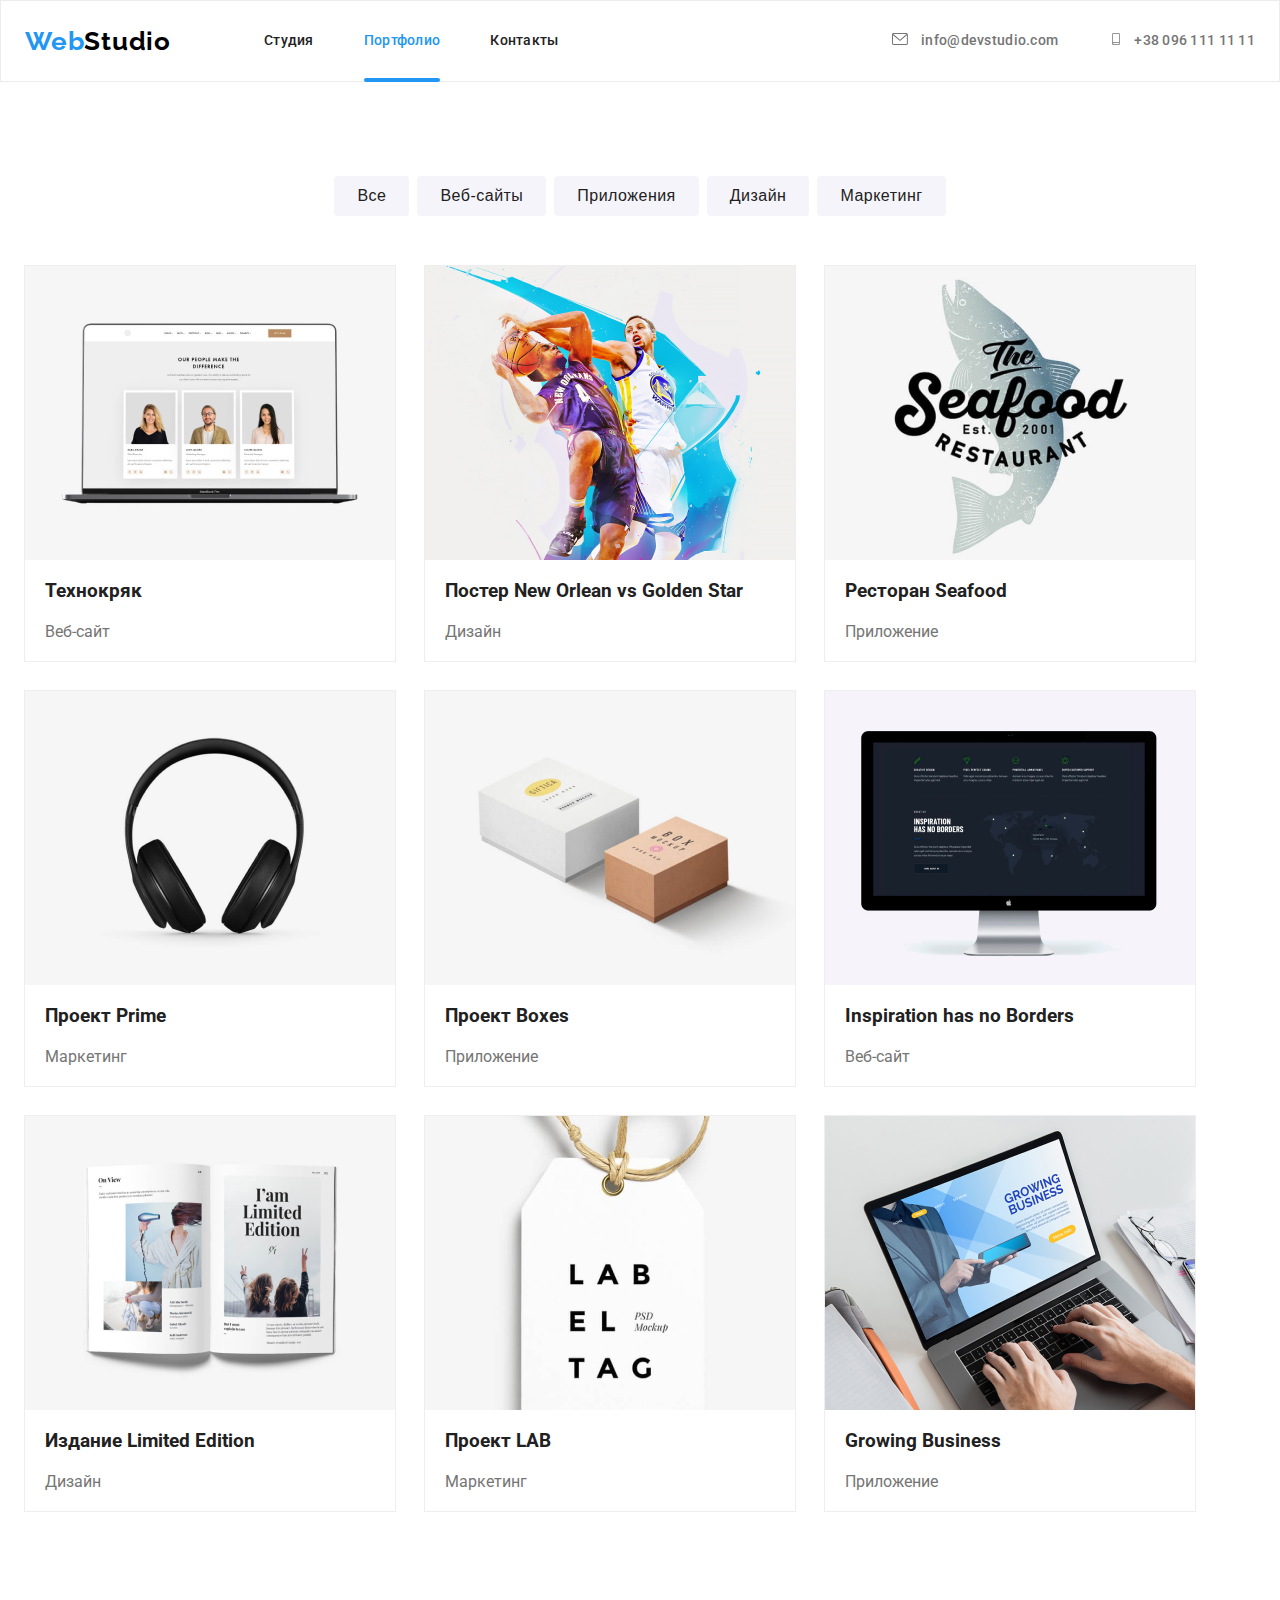
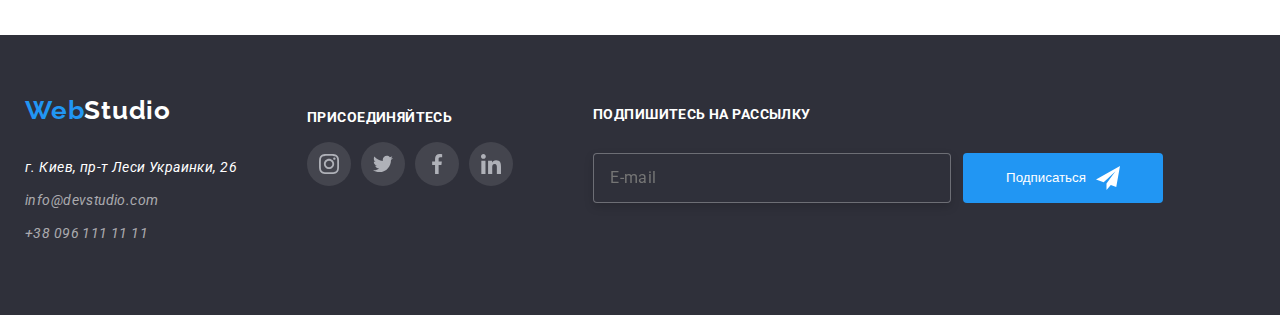
==== commit c894b788: "homework7-8" ====
--- a/portfolio.html
+++ b/portfolio.html
@@ -5,6 +5,7 @@
     <meta http-equiv="X-UA-Compatible" content="IE=edge" />
     <meta name="viewport" content="width=device-width, initial-scale=1.0" />
     <title>Document</title>
+    <link rel="stylesheet" href="./css/main.min.css" />
     <link rel="stylesheet" href="./css/styles.css" />
     <link rel="preconnect" href="https://fonts.googleapis.com" />
     <link rel="preconnect" href="https://fonts.gstatic.com" crossorigin />
@@ -152,7 +153,7 @@
             </li>
             
             <li class="working-list__item">
-              <div class="working-img-box">
+              <div class="working-list__img-box">
                 <img
                   src="./images/homework02/prodject-prime.jpg"
                   class="working-img"
--- a/css/main.min.css
+++ b/css/main.min.css
@@ -0,0 +1,2 @@
+:root{--main-title-color: #212121;--main-text-color: #757575;--secondary-text-color: #2196F3}body{color:#212121;background-color:#fff;font-family:'Roboto', sans-serif;margin:0}ul{margin-top:0;margin-bottom:0;padding-left:0}h2{font-weight:700;font-size:36px;line-height:1.7;text-align:center}h1,h2,h3,h4,h5,h6,p{margin-top:0;margin-bottom:0}.list{list-style:none}.link{text-decoration:none}.container{width:1230px;padding-left:15px;padding-right:15px;margin:0 auto}.button-cursor{cursor:pointer}img{display:block;min-width:100%;height:auto}.header{border:1px solid #ECECEC}.header__nav{display:flex;align-items:center}.header-list{display:flex;margin-left:93px}.header-list__link.active{color:var(--secondary-text-color)}.header-list__link.active::after{position:absolute;content:"";display:block;width:100%;height:4px;background-color:var(--secondary-text-color);border-radius:4px;bottom:calc(0% - 1px);left:0}.header__logo{font-family:'Raleway', sans-serif;font-weight:700;font-size:26px;line-height:1.19;letter-spacing:0.03em;color:#000}.header-logo-color{color:#2196F3}.header-list__item{font-weight:500;font-size:14px;line-height:1.14;letter-spacing:0.02em;position:relative}.header-list__item:not(:last-chield){margin-right:50px}.header-list__item+.header-list__item{margin-left:50px}.header-list__link{display:block;padding-top:32px;padding-bottom:32px;font-weight:500;font-size:14px;line-height:1.14;letter-spacing:0.02em;color:var(--main-title-color)}.header-list__link:hover,.header-list__link:focus{color:var(--secondary-text-color);transition:color 250ms cubic-bezier(0.4, 0, 0.2, 1)}.header-contacts-list{display:flex;margin-left:auto;font-weight:500;font-size:14px;line-height:1.14;letter-spacing:0.02em}.header-contacts-list__link{color:var(--main-text-color);display:block;padding-top:32px;padding-bottom:32px}.header-contacts-list__link:hover,.header-contacts-list__link:focus{color:var(--secondary-text-color);transition:color 250ms cubic-bezier(0.4, 0, 0.2, 1)}.header-contacts-list__item+.header-contacts-list__item{margin-left:50px}.header-contacts-list__icon{width:16px;height:12px;margin-right:10px;fill:currentColor}.hero{background-color:#2F303A;padding-top:200px;padding-bottom:200px;text-align:center;background-image:linear-gradient(to right, rgba(47,48,58,0.4), rgba(47,48,58,0.4)),url(../images/header-fon.jpg);background-repeat:no-repeat;background-position:center;max-width:1600px;height:600px;margin:0 auto}.hero__title{font-weight:900;font-size:44px;line-height:1.36;text-align:center;letter-spacing:0.06em;text-transform:uppercase;color:#fff}.hero__item{margin:0 auto;align-items:center}.hero__button{display:inline-block;border-radius:4px;font-weight:700;font-size:16px;line-height:1.87;text-align:center;letter-spacing:0.06em;background-color:var(--secondary-text-color);color:white;margin:0 auto;margin-top:30px;padding:10px 32px;text-decoration:none;border:1px solid transparent}.hero__button:hover,.hero__button:focus{background-color:#188ce8;color:#fff}.dignity{padding-top:94px;padding-bottom:47px}.dignity-list{display:flex}.dignity-list__item{width:270px;height:251px;margin-right:30px}.dignity-list__item:not(:last-chield){margin-right:30px}.dignity-list__box{display:flex;width:270px;height:120px;background-color:#F5F4FA;margin-bottom:30px;justify-content:center;align-items:center}.dignity-list__icon{width:70px;height:70px}.dignity-list__title{font-weight:bold;font-size:14px;line-height:1.14;letter-spacing:0.03em;text-transform:uppercase;color:var(--main-title-color);margin-bottom:10px}.dignity-list__text{font-size:14px;line-height:1.71;letter-spacing:0.03em;color:var(--main-text-color);display:flex}.work{align-content:center;text-align:center;padding-top:47px;padding-bottom:94px}.work-list__item{position:relative}.work-list__item+.work-list__item{margin-left:30px}.work__title{font-weight:700;font-size:36px;line-height:1.17;letter-spacing:0.03em;color:var(--main-title-color);margin-bottom:50px}.work-list{display:flex}.work-list__text{position:absolute;display:flex;justify-content:center;align-items:center;bottom:0;width:100%;height:70px;color:#fff;background:rgba(47,48,58,0.8);font-weight:bold;font-size:14px;line-height:16px;text-align:center;letter-spacing:0.03em;text-transform:uppercase}.team{background-color:#F5F4FA;text-align:center;align-items:center;padding-bottom:94px;padding-top:94px}.team-list__item{display:inline-block;padding-bottom:30px;flex-basis:calc((100% - 90px) / 4);max-height:428px;margin-right:30px;background-color:#fff;border-radius:0px 0px 4px 4px;box-shadow:0px 1px 3px rgba(0,0,0,0.12),0px 1px 1px rgba(0,0,0,0.14),0px 2px 1px rgba(0,0,0,0.2)}.team-list__item:nth-child(4n){margin-right:0}.team__title{font-weight:bold;font-size:36px;line-height:1.17;text-align:center;letter-spacing:0.03em;color:var(--main-title-color);text-align:center;margin-bottom:50px}.team-list__title{font-weight:500;font-size:16px;line-height:1.19;letter-spacing:0.03em;margin-bottom:10px}.team-icon__link{display:flex;width:44px;height:44px;border-radius:50%;margin-right:10px;align-items:center;justify-content:center;color:#AFB1B8;background-color:#fff;transition:color 250ms cubic-bezier(0.4, 0, 0.2, 1),background-color 250ms cubic-bezier(0.4, 0, 0.2, 1)}.team-icon__link:hover,.team-icon__link:focus{color:#fff;background-color:var(--secondary-text-color)}.team-icon__svg{width:20px;height:20px;fill:currentColor}.team-icon__item{width:44px;height:44px;border-radius:50%;margin-right:10px}.team-icon{display:flex;align-items:center;justify-content:center;list-style:none;text-decoration:none;padding-top:16px}.team-list__img{margin-bottom:30px}.team-list__text{font-size:16px;line-height:1.19;letter-spacing:0.03em;color:var(--main-text-color)}.clients{text-align:center;align-items:center;padding-bottom:94px;padding-top:94px}.clients__title{font-weight:700;font-size:36px;line-height:42px;text-align:center;letter-spacing:0.03em;margin-bottom:50px}.clients-list{display:flex;align-items:center;justify-content:center}.clients-list__item{margin-right:30px}.clients-list__link{width:170px;height:92px;border:1px solid #AFB1B8;display:flex;align-items:center;justify-content:center;border-radius:4px;color:#AFB1B8;transition:color 250ms cubic-bezier(0.4, 0, 0.2, 1),border-color 250ms cubic-bezier(0.4, 0, 0.2, 1)}.clients-list__link:focus,.clients-list__link:hover{color:var(--secondary-text-color);border-color:var(--secondary-text-color)}.clients-list__logo{width:106px;height:60px;fill:currentColor}.footer{position:relative;background-color:#2F303A;padding-top:60px;padding-bottom:60px}.footer__box{display:flex}.footer-logo{font-family:'Raleway', sans-serif;font-weight:bold;font-size:26px;line-height:1.19;letter-spacing:0.03em;color:#fff;display:flex;margin-bottom:30px}.footer__text{font-weight:normal;font-size:14px;line-height:1.71;letter-spacing:0.03em;color:white;margin-bottom:9px}.footer-list__item{margin-bottom:9px}.footer-icon-color{background:rgba(255,255,255,0.1)}.footer-icon-color:hover,.footer-icon-color:focus{background-color:var(--secondary-text-color)}.footer-icon-box{display:inline-block;padding-top:12px;margin-left:70px}.footer-icon-title{display:inline-block;color:#fff;font-weight:bold;font-size:14px;line-height:16px;letter-spacing:0.03em;text-transform:uppercase}.footer-logo-color{color:var(--secondary-text-color)}.footer-list__link{font-size:14px;line-height:1.71;letter-spacing:0.03em;color:rgba(255,255,255,0.6)}.footer-list__link:hover,.footer-list__link:focus{color:var(--secondary-text-color)}.footer-subscribe__title{font-weight:700;font-size:14px;line-height:1.14;letter-spacing:0.03em;text-transform:uppercase;color:#fff;padding-bottom:20px;text-align:left}.footer-input-box{display:flex;margin-bottom:10px;margin-top:10px;text-align:start}.footer-subscribe{margin-left:70px;padding-top:12px}.footer-input-box input{padding-left:16px;padding-bottom:15px;padding-top:15px;width:358px;height:50px;text-align:start;font-family:Roboto;font-style:normal;font-weight:normal;font-size:16px;line-height:1.25;letter-spacing:0.03em;color:rgba(255,255,255,0.6);background-color:#2F303A;border:1px solid rgba(255,255,255,0.3);box-sizing:border-box;filter:drop-shadow(0px 4px 4px rgba(0,0,0,0.15));border-radius:4px;outline:none}.footer-subscribe__button{width:200px;height:50px;margin-left:12px;display:flex;justify-content:center;align-items:center;background:#2196f3;border-radius:4px;outline:none;border:none;color:#fff}.follow-icon{background-image:url(../images/svg/icon-send.svg);width:24px;height:24px;margin-left:10px;background-size:contain;background-position:center;background-origin:border-box;background-repeat:no-repeat}.navigation{align-content:center;padding-bottom:94px;padding-top:94px}.navigation-list{background-color:#fff;display:flex;justify-content:center;margin-bottom:50px}.navigation-list .navigation-list__item+.navigation-list__item{margin-left:8px}.navigation-list__button{display:inline-block;color:var(--main-title-color);font-weight:500;font-size:16px;line-height:1.62;text-align:center;letter-spacing:0.03em;background-color:#F5F4FA;border:1px solid transparent;border-radius:4px;margin:0 auto;padding:6px 22px;text-decoration:none;border:1px solid transparent;transition:box-shadow 250ms cubic-bezier(0.4, 0, 0.2, 1),color 250ms cubic-bezier(0.4, 0, 0.2, 1),background-color 250ms cubic-bezier(0.4, 0, 0.2, 1)}.navigation-list__button:hover,.navigation-list__button:focus{color:#fff;background-color:var(--secondary-text-color);box-shadow:0px 3px 1px rgba(0,0,0,0.1),0px 1px 2px rgba(0,0,0,0.08),0px 2px 2px rgba(0,0,0,0.12)}.working{padding-bottom:94px;padding-top:34px}.working-list .working-list__item :not(:last-chield){margin-right:30px}.working-list{display:flex;flex-wrap:wrap;padding:0;margin:0}.working-list__item{max-height:404px;margin-right:30px;margin-bottom:30px;background-color:#fff;padding-bottom:20px;outline:1px solid #eee;transition:box-shadow 250ms cubic-bezier(0.4, 0, 0.2, 1)}.working-list__item:hover,.working-list__item:focus{box-shadow:0px 1px 1px rgba(0,0,0,0.12),0px 4px 4px rgba(0,0,0,0.06),1px 4px 6px rgba(0,0,0,0.16);cursor:pointer}.working-list__img-box{position:relative;overflow:hidden}.working-list__img-box::before{display:inline-block;position:absolute;background:rgba(33,150,243,0.9);width:100%;height:100%;content:"";transform:translateY(100%);transition:transform 250ms cubic-bezier(0.4, 0, 0.2, 1)}.working-list__text-hover{width:100%;height:100%;display:inline-block;position:absolute;content:"";justify-content:center;top:0;padding:24px;font-size:18px;line-height:1.56;letter-spacing:0.03em;color:#fff;display:flex;align-items:center;transform:translateY(100%);transition:transform 250ms cubic-bezier(0.4, 0, 0.2, 1)}.working-list__item:hover .working-list__img-box::before,.working-list__item:hover .working-list__text-hover{transform:translateY(0)}.working-list__title{margin-bottom:4px;margin-left:20px;margin-right:20px;margin-top:20px}.working-list__text{color:var(--main-text-color);margin-left:20px;margin-right:20px;margin-top:20px}.backdrop{position:fixed;top:0;left:0;height:100%;width:100%;background-color:rgba(0,0,0,0.2);top:0;opacity:1}.backdrop.is-hidden .modal{transform:translate(-50%, -50%) scale(0.9)}.backdrop.is-hidden{opacity:0;visibility:hidden;pointer-events:none}.modal{position:absolute;width:528px;min-height:581px;background-color:#fff;background-repeat:4px;left:50%;top:50%;transform:translate(-50%, -50%) scale(1);transition:transform 250ms cubic-bezier(0.4, 0, 0.2, 1)}.modal-form__title{font-weight:bold;font-size:20px;line-height:1.15;text-align:center;letter-spacing:0.03em;color:#212121;margin-bottom:12px}.modal-form{padding:40px;width:100%}textarea{padding:12px 16px;height:120px;resize:none;box-sizing:border-box;border-radius:4px;border:1px solid rgba(33,33,33,0.2);transition:border 250ms cubic-bezier(0.4, 0, 0.2, 1)}textareatextarea::placeholder{font-size:12px;line-height:1.16;letter-spacing:0.01em;color:rgba(117,117,117,0.5)}textarea:focus,textarea:hover,textarea:active{border-color:var(--secondary-text-color);outline:none}.modal-form__list{display:flex;flex-direction:column;margin-bottom:10px;margin-top:10px;text-align:start}.modal-icon-box{position:relative;width:100%}.madal-icon{position:absolute;display:inline-block;top:50%;left:12px;transform:translateY(-50%);width:18px;height:18px;transition:fill 250ms cubic-bezier(0.4, 0, 0.2, 1)}.modal-list-policy{display:flex;padding-top:20px;justify-content:center;align-items:center}.modal-policy{display:flex;font-size:14px;line-height:1.71;letter-spacing:0.03em;color:#757575;margin-left:7px;justify-content:center;align-items:center}.checkbox-input{position:absolute;width:1px;height:1px;margin:-1px;border:0;padding:0;clip:rect(0 0 0 0);overflow:hidden}.checkbox-input:checked+.check-icon{background-color:var(--secondary-text-color);border:none;background-image:url("../images/svg/Vector.svg");background-size:contain;background-position:center;background-origin:border-box;background-repeat:no-repeat;background-size:11.2px 8.2px;filter:drop-shadow(0px 4px 4px rgba(0,0,0,0.25));transition:fill 250ms cubic-bezier(0.4, 0, 0.2, 1),background-color 250ms cubic-bezier(0.4, 0, 0.2, 1)}.check-icon{display:inline-block;width:16px;height:15px;border:2px solid #212121;border-radius:2px;margin-right:7px}.modal-link{color:var(--secondary-text-color);margin-left:5px}.modal-input{width:100%;height:100%;padding-left:42px;cursor:pointer;border:1px solid rgba(33,33,33,0.2);border-radius:4px;transition:border 250ms cubic-bezier(0.4, 0, 0.2, 1)}.modal-input:focus,.modal-input:hover,.modal-input:active{border-color:var(--secondary-text-color);outline:none}.modal-input:focus+.madal-icon,.modal-input:hover+.madal-icon,.modal-input:active+.madal-icon{fill:var(--secondary-text-color)}.modal-list label{margin-bottom:4px;font-size:12px;line-height:1.16;letter-spacing:0.01em;color:#757575}.modal-button-submit{display:block;border-radius:4px;font-weight:700;font-size:16px;line-height:1.87;text-align:center;letter-spacing:0.06em;background-color:var(--secondary-text-color);color:white;margin:0 auto;margin-top:30px;padding:10px 55px;text-decoration:none;border:1px solid transparent}.modal-input{padding-top:11px;padding-bottom:11px;width:100%;border:1px solid rgba(33,33,33,0.2);box-sizing:border-box;border-radius:4px}.modal__buttom-close{width:18px;height:18px}.modal__button{position:absolute;top:8px;right:8px;display:flex;justify-content:center;align-items:center;border-radius:50%;width:30px;height:30px;border:1px solid rgba(0,0,0,0.1);background-color:#fff}
+/*# sourceMappingURL=main.min.css.map */